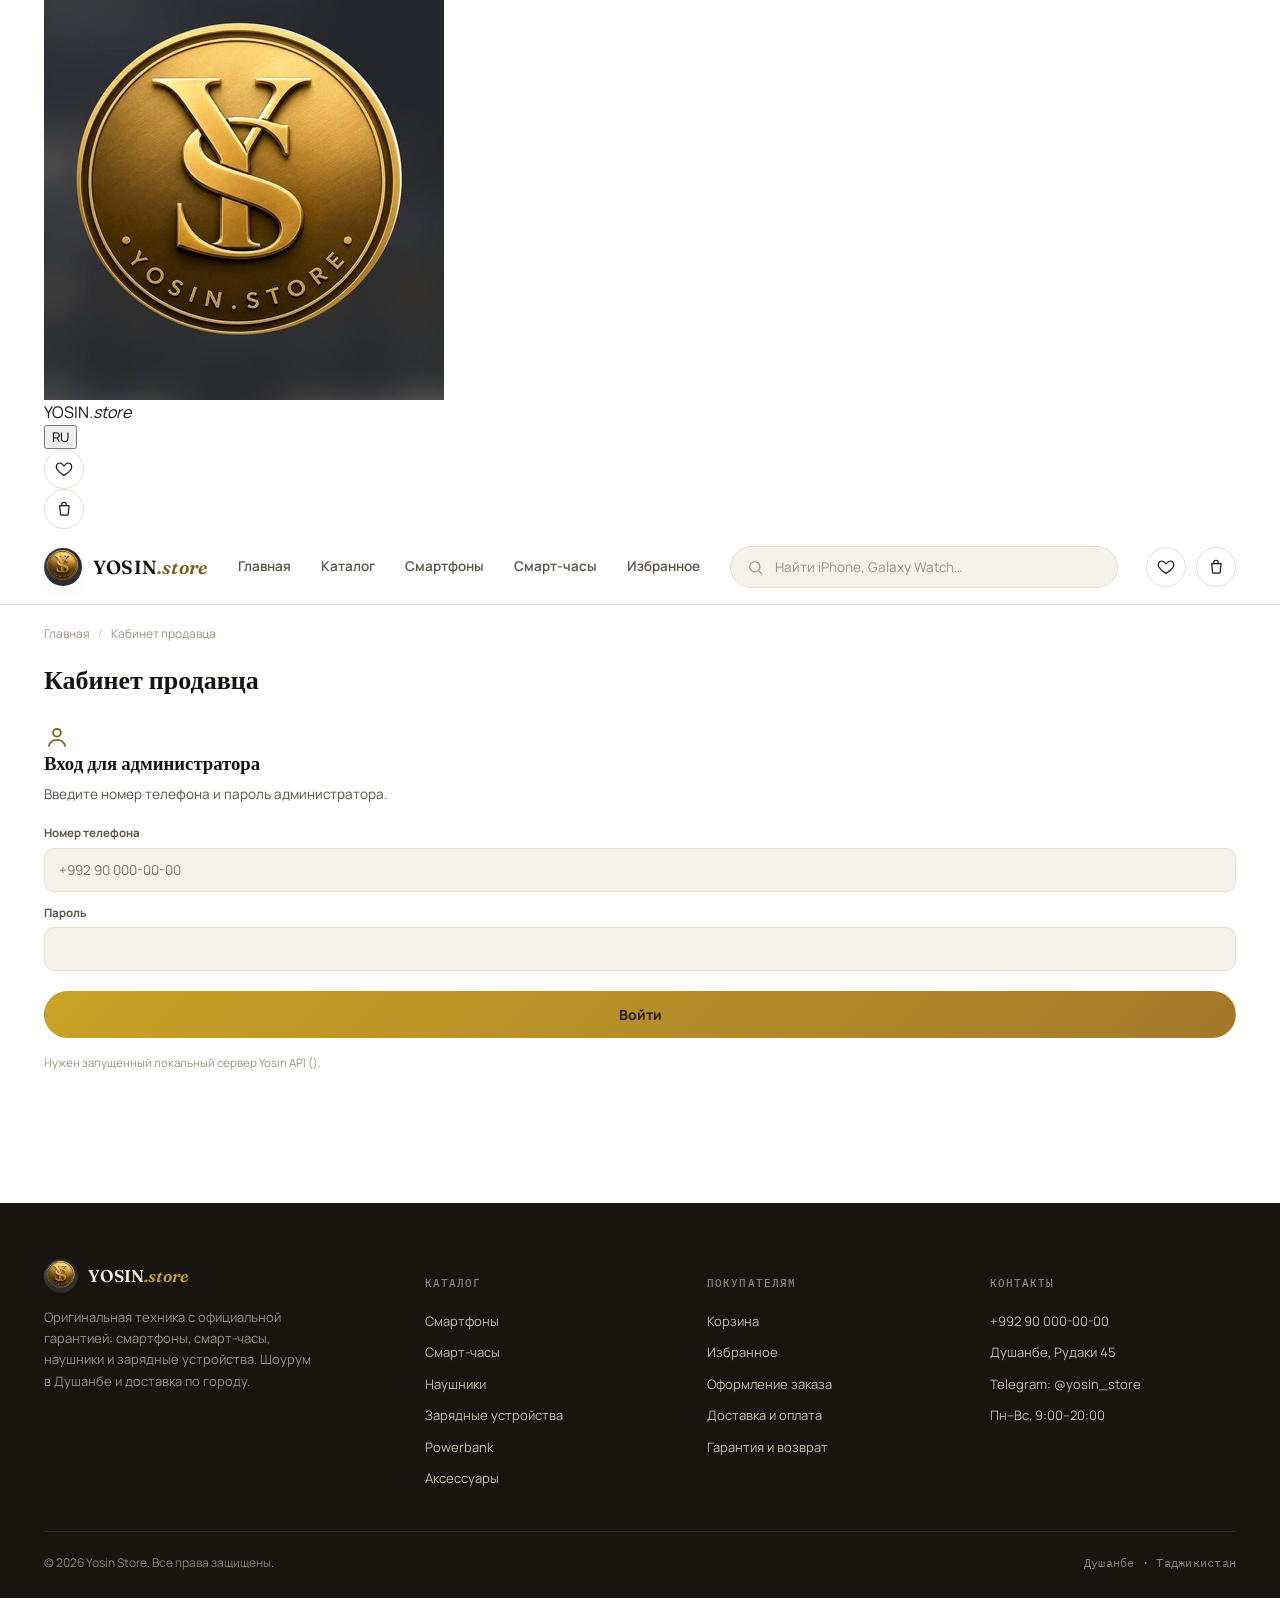
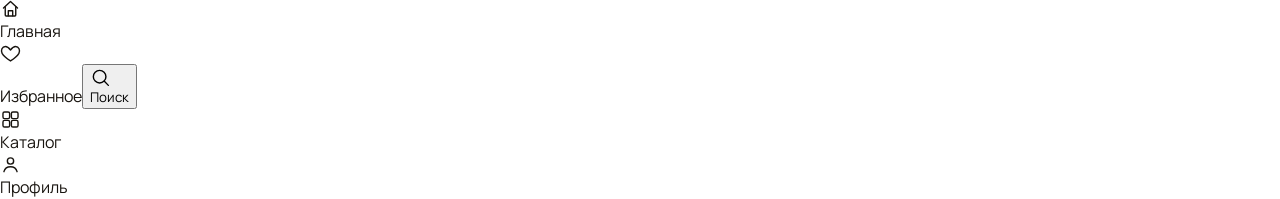
==== admin.html @ 32105c1f "V444" ====
<!doctype html>
<html lang="ru">
<head>
<meta charset="UTF-8">
<meta name="viewport" content="width=device-width, initial-scale=1.0">
<title>Кабинет продавца — Yosin Store</title>
<meta name="robots" content="noindex, nofollow">
<link rel="icon" href="assets/logo.jpg">
<link rel="stylesheet" href="assets/style.css">
</head>
<body data-page="admin">

<header class="site-header">
  <div class="container header-inner">
    <a href="index.html" class="brand">
      <img src="assets/logo.jpg" alt="Yosin Store">
      <span class="wordmark">YOSIN<em>.store</em></span>
    </a>
    <nav class="main-nav">
      <a href="index.html" data-nav="index.html" data-i18n="nav.home">Главная</a>
      <a href="catalog.html" data-nav="catalog.html" data-i18n="nav.catalog">Каталог</a>
      <a href="catalog.html?category=phones" data-i18n="nav.phones">Смартфоны</a>
      <a href="catalog.html?category=watches" data-i18n="nav.watches">Смарт-часы</a>
      <a href="favorites.html" data-nav="favorites.html" data-i18n="nav.favorites">Избранное</a>
    </nav>
    <form class="header-search" data-search-form>
      <span data-icon="search" data-size="17"></span>
      <input type="search" name="q" placeholder="Найти iPhone, Galaxy Watch…" data-i18n-placeholder="header.searchDesktop">
    </form>
    <div class="header-actions">
      <button class="nav-toggle" data-nav-toggle aria-label="Меню"></button>
      <a class="icon-btn" href="favorites.html" aria-label="Избранное">
        <span data-icon="heart" data-size="18"></span>
        <span class="count" data-fav-count style="display:none;">0</span>
      </a>
      <a class="icon-btn" href="cart.html" aria-label="Корзина">
        <span data-icon="cart" data-size="18"></span>
        <span class="count" data-cart-count style="display:none;">0</span>
      </a>
    </div>
  </div>
  <div class="container mobile-search">
    <form class="header-search" data-search-form>
      <span data-icon="search" data-size="17"></span>
      <input type="search" name="q" placeholder="Найти товар…" data-i18n-placeholder="header.searchMobile">
    </form>
  </div>
</header>

<main class="container" style="padding-bottom:60px;">
  <div class="breadcrumb"><a href="index.html">Главная</a><span class="sep">/</span><span>Кабинет продавца</span></div>
  <h1 style="font-size:26px;margin:18px 0 24px;">Кабинет продавца</h1>

  <section id="adminLoginView" class="admin-login-card">
    <span data-icon="user" data-size="26" style="color:var(--gold-deep);margin-bottom:10px;"></span>
    <h3 style="margin-bottom:6px;">Вход для администратора</h3>
    <p style="color:var(--ink-soft);font-size:13.5px;margin:0 0 20px;">Введите номер телефона и пароль администратора.</p>
    <form id="loginForm">
      <div class="field" style="margin-bottom:12px;">
        <label>Номер телефона</label>
        <input type="text" name="phone" placeholder="+992 90 000-00-00" required autocomplete="username">
      </div>
      <div class="field" style="margin-bottom:6px;">
        <label>Пароль</label>
        <input type="password" name="password" required autocomplete="current-password">
      </div>
      <p id="loginError" class="admin-error" hidden></p>
      <button type="submit" class="btn btn-gold btn-block" style="margin-top:14px;">Войти</button>
    </form>
    <p style="font-size:11.5px;color:var(--ink-faint);margin-top:16px;">
      Нужен запущенный локальный сервер Yosin API (<span class="mono" id="apiBaseLabel"></span>).
    </p>
  </section>

  <section id="adminDashboardView" hidden>
    <div class="admin-toolbar">
      <div>
        <div id="adminGreeting" style="font-weight:700;"></div>
        <div id="adminStats" class="admin-stats"></div>
      </div>
      <div style="display:flex;gap:10px;">
        <button type="button" class="btn btn-gold" id="addProductBtn">+ Добавить товар</button>
        <button type="button" class="btn btn-ghost" id="logoutBtn">Выйти</button>
      </div>
    </div>

    <p id="adminLoadError" class="admin-error" hidden></p>

    <div id="productsTable" class="admin-table"></div>
  </section>
</main>

<div class="admin-modal" id="productModal" hidden>
  <div class="admin-modal-card">
    <div class="admin-modal-head">
      <h3 id="productModalTitle">Добавить товар</h3>
      <button type="button" class="admin-modal-close" id="closeProductModal" aria-label="Закрыть">&times;</button>
    </div>
    <form id="productForm">
      <input type="hidden" name="id">
      <div class="field" style="margin-bottom:12px;">
        <label>Название</label>
        <input name="name" required>
      </div>
      <div class="field" style="margin-bottom:12px;">
        <label>Slug (латиницей, без пробелов)</label>
        <input name="slug" required>
      </div>
      <div class="field" style="margin-bottom:12px;">
        <label>Описание</label>
        <textarea name="description" rows="3"></textarea>
      </div>
      <div class="form-grid" style="margin-bottom:12px;">
        <div class="field"><label>Цена, смн</label><input type="number" name="price" required min="0" step="0.01"></div>
        <div class="field"><label>Старая цена (если скидка)</label><input type="number" name="oldPrice" min="0" step="0.01"></div>
        <div class="field"><label>Себестоимость</label><input type="number" name="costPrice" min="0" step="0.01" value="0"></div>
        <div class="field"><label>Остаток, шт</label><input type="number" name="stock" required min="0" value="0"></div>
      </div>
      <div class="field" style="margin-bottom:12px;">
        <label>Ссылка на фото</label>
        <input name="mainImageUrl" placeholder="https://...">
      </div>
      <div class="form-grid" style="margin-bottom:6px;">
        <div class="field"><label>Категория</label><select name="categoryId" id="categorySelect" required></select></div>
        <div class="field"><label>Бренд</label><select name="brandId" id="brandSelect"><option value="">—</option></select></div>
      </div>
      <p id="productFormError" class="admin-error" hidden></p>
      <div style="display:flex;gap:10px;margin-top:16px;">
        <button type="button" class="btn btn-ghost btn-block" id="cancelProductBtn">Отмена</button>
        <button type="submit" class="btn btn-gold btn-block" id="saveProductBtn">Сохранить</button>
      </div>
    </form>
  </div>
</div>

<footer class="site-footer">
  <div class="container">
    <div class="footer-grid">
      <div>
        <div class="footer-brand">
          <img src="assets/logo.jpg" alt="Yosin Store">
          <span class="wordmark">YOSIN<em>.store</em></span>
        </div>
        <p data-i18n="footer.description">Оригинальная техника с официальной гарантией: смартфоны, смарт-часы, наушники и зарядные устройства. Шоурум в Душанбе и доставка по городу.</p>
      </div>
      <div class="footer-col">
        <h5 data-i18n="footer.catalogTitle">Каталог</h5>
        <a href="catalog.html?category=phones" data-i18n="nav.phones">Смартфоны</a>
        <a href="catalog.html?category=watches" data-i18n="nav.watches">Смарт-часы</a>
        <a href="catalog.html?category=headphones" data-i18n="footer.headphones">Наушники</a>
        <a href="catalog.html?category=chargers" data-i18n="footer.chargers">Зарядные устройства</a>
        <a href="catalog.html?category=powerbanks" data-i18n="footer.powerbanks">Powerbank</a>
        <a href="catalog.html?category=accessories" data-i18n="footer.accessories">Аксессуары</a>
      </div>
      <div class="footer-col">
        <h5 data-i18n="footer.customersTitle">Покупателям</h5>
        <a href="cart.html" data-i18n="footer.cart">Корзина</a>
        <a href="favorites.html" data-i18n="nav.favorites">Избранное</a>
        <a href="checkout.html" data-i18n="footer.checkout">Оформление заказа</a>
        <a href="#" data-i18n="footer.delivery">Доставка и оплата</a>
        <a href="#" data-i18n="footer.warranty">Гарантия и возврат</a>
      </div>
      <div class="footer-col">
        <h5 data-i18n="footer.contactsTitle">Контакты</h5>
        <a href="tel:+992900000000">+992 90 000-00-00</a>
        <a href="#">Душанбе, Рудаки 45</a>
        <a href="#">Telegram: @yosin_store</a>
        <a href="#" data-i18n="footer.hours">Пн–Вс, 9:00–20:00</a>
      </div>
    </div>
    <div class="footer-bottom">
      <span data-i18n="footer.copyright">© 2026 Yosin Store. Все права защищены.</span>
      <span class="mono" data-i18n="footer.tagline">Душанбе · Таджикистан</span>
    </div>
  </div>
</footer>

<script src="data/products.js"></script>
<script src="assets/script.js"></script>
<script src="assets/admin.js"></script>
</body>
</html>
---- assets/style.css ----
/* ==========================================================================
   YOSIN STORE — shared design system
   Ink + warm gold on ivory/white. Fraunces (display) / Manrope (UI) / IBM Plex Mono (data)
   ========================================================================== */

@import url('https://fonts.googleapis.com/css2?family=Fraunces:opsz,wght@9..144,400;9..144,500;9..144,600;9..144,700&family=Manrope:wght@400;500;600;700;800&family=IBM+Plex+Mono:wght@400;500&display=swap');

:root{
  --bg:#FFFFFF;
  --tint:#F5F2EA;
  --paper:#FFFFFF;
  --ink:#18140F;
  --ink-soft:#5B5346;
  --ink-faint:#9A917E;
  --gold:#A3792A;
  --gold-bright:#C9A227;
  --gold-deep:#7C5B1E;
  --gold-pale:#F1E6C9;
  --line:#E7DFCC;
  --success:#3F7D58;
  --success-bg:#E7F1EA;
  --danger:#B54B3F;
  --danger-bg:#FBEAE6;
  --shadow-sm: 0 8px 20px -12px rgba(24,20,15,0.25);
  --shadow-md: 0 20px 44px -20px rgba(24,20,15,0.30);
  --shadow-lg: 0 36px 72px -30px rgba(24,20,15,0.38);
  --radius-sm: 10px;
  --radius-md: 16px;
  --radius-lg: 24px;
  --header-h: 76px;
}

/* Site always uses the light gold/white palette, regardless of the visitor's
   OS/browser dark-mode setting — Yosin Store's brand look stays consistent. */

*,*::before,*::after{box-sizing:border-box;}
html{scroll-behavior:smooth;}
body{
  margin:0;
  background:var(--bg);
  color:var(--ink);
  font-family:'Manrope',system-ui,-apple-system,sans-serif;
  -webkit-font-smoothing:antialiased;
  line-height:1.5;
}
img{max-width:100%;display:block;}
a{color:inherit;text-decoration:none;}
button{font-family:inherit;cursor:pointer;}
input,select,textarea{font-family:inherit;}
::selection{background:var(--gold-pale);color:var(--gold-deep);}
:focus-visible{outline:2px solid var(--gold);outline-offset:2px;}

.container{max-width:1240px;margin:0 auto;padding:0 24px;}

h1,h2,h3,h4{font-family:'Fraunces',serif;font-weight:600;margin:0;text-wrap:balance;}
em.accent{font-style:italic;color:var(--gold-deep);}

.eyebrow{
  font-family:'IBM Plex Mono',monospace;
  font-size:11px;letter-spacing:.12em;text-transform:uppercase;
  color:var(--gold-deep);
}
.mono{font-family:'IBM Plex Mono',monospace;}
.icon-wrap{display:block;height:auto;}

/* ---------------- Header ---------------- */
.site-header{
  position:sticky;top:0;z-index:100;
  background:rgba(255,255,255,.86);
  backdrop-filter:blur(14px) saturate(140%);
  border-bottom:1px solid var(--line);
  height:var(--header-h);
}
.header-inner{
  height:var(--header-h);
  display:flex;align-items:center;gap:28px;
}
.brand{display:flex;align-items:center;gap:11px;flex-shrink:0;}
.brand img{width:38px;height:38px;border-radius:50%;box-shadow:var(--shadow-sm);}
.brand .wordmark{font-family:'Fraunces',serif;font-weight:600;font-size:19px;letter-spacing:.01em;}
.brand .wordmark em{font-style:italic;color:var(--gold-deep);}

.main-nav{display:flex;align-items:center;gap:26px;flex-shrink:0;}
.main-nav a{
  font-size:13.5px;font-weight:600;color:var(--ink-soft);
  padding:6px 2px;border-bottom:2px solid transparent;
  transition:color .15s;
}
.main-nav a:hover, .main-nav a.active{color:var(--ink);border-color:var(--gold);}

.header-search{
  flex:1;max-width:420px;
  display:flex;align-items:center;gap:9px;
  background:var(--tint);border:1px solid var(--line);
  border-radius:100px;padding:10px 16px;
}
.header-search input{
  border:none;background:none;outline:none;width:100%;
  font-size:13.5px;color:var(--ink);
}
.header-search input::placeholder{color:var(--ink-faint);}
.header-search svg{flex-shrink:0;color:var(--ink-faint);}

.header-actions{display:flex;align-items:center;gap:10px;margin-left:auto;flex-shrink:0;}
.icon-btn{
  position:relative;
  width:40px;height:40px;border-radius:50%;
  display:flex;align-items:center;justify-content:center;
  background:var(--paper);border:1px solid var(--line);
  color:var(--ink);flex-shrink:0;
  transition:border-color .15s, transform .12s;
}
.icon-btn:hover{border-color:var(--gold);}
.icon-btn:active{transform:scale(.94);}
.icon-btn .count{
  position:absolute;top:-4px;right:-4px;
  min-width:17px;height:17px;padding:0 4px;
  border-radius:100px;background:var(--gold);color:#fff;
  font-size:9.5px;font-weight:700;line-height:17px;text-align:center;
}
.nav-toggle{display:none;}

/* ---------------- Buttons ---------------- */
.btn{
  display:inline-flex;align-items:center;justify-content:center;gap:8px;
  border-radius:100px;padding:13px 24px;font-weight:700;font-size:14px;
  border:1px solid transparent;transition:transform .12s, box-shadow .15s, opacity .15s;
  white-space:nowrap;
}
.btn:active{transform:scale(.97);}
.btn-primary{background:var(--ink);color:var(--paper);}
.btn-primary:hover{box-shadow:var(--shadow-sm);}
.btn-gold{background:linear-gradient(135deg,var(--gold-bright),var(--gold));color:#221B0E;}
.btn-gold:hover{box-shadow:0 12px 28px -10px rgba(163,121,42,.55);}
.btn-ghost{background:var(--paper);border-color:var(--line);color:var(--ink);}
.btn-ghost:hover{border-color:var(--gold);}
.btn-block{width:100%;}
.btn-sm{padding:9px 16px;font-size:12.5px;}
.btn:disabled{opacity:.45;cursor:not-allowed;}

/* ---------------- Hero ---------------- */
.hero{
  padding:56px 0 64px;
  display:grid;grid-template-columns:1.05fr .95fr;gap:48px;align-items:center;
}
.hero-copy .eyebrow{margin-bottom:14px;display:inline-block;}
.hero-copy h1{font-size:clamp(32px,4vw,50px);line-height:1.06;letter-spacing:-.01em;margin-bottom:18px;}
.hero-copy p{font-size:16px;color:var(--ink-soft);max-width:46ch;margin:0 0 26px;line-height:1.65;}
.hero-actions{display:flex;gap:12px;flex-wrap:wrap;}
.hero-trust{display:flex;gap:22px;margin-top:32px;flex-wrap:wrap;}
.hero-trust .item{display:flex;align-items:center;gap:8px;font-size:12.5px;font-weight:600;color:var(--ink-soft);}
.hero-trust svg{color:var(--gold-deep);flex-shrink:0;}

.hero-art{
  position:relative;aspect-ratio:1.15/1;border-radius:var(--radius-lg);
  background:linear-gradient(150deg,var(--ink) 0%, #2b2418 100%);
  display:flex;align-items:center;justify-content:center;overflow:hidden;
  box-shadow:var(--shadow-lg);
}
.hero-art::before{
  content:'';position:absolute;width:340px;height:340px;border-radius:50%;
  background:radial-gradient(circle,var(--gold-bright) 0%, transparent 68%);
  opacity:.28;top:-90px;right:-90px;
}
.hero-art .icon-wrap{color:var(--gold-bright);width:44%;position:relative;z-index:2;}
.hero-badge{
  position:absolute;left:24px;bottom:24px;z-index:3;
  background:rgba(255,255,255,.08);backdrop-filter:blur(6px);
  border:1px solid rgba(255,255,255,.18);border-radius:14px;
  padding:12px 16px;color:#F3EEE3;
}
.hero-badge .l1{font-family:'IBM Plex Mono',monospace;font-size:9.5px;letter-spacing:.1em;text-transform:uppercase;color:var(--gold-bright);}
.hero-badge .l2{font-family:'Fraunces',serif;font-weight:600;font-size:16px;margin-top:3px;}

/* ---------------- Section header ---------------- */
.section{padding:52px 0;}
.section-head{
  display:flex;justify-content:space-between;align-items:flex-end;
  margin-bottom:28px;gap:20px;flex-wrap:wrap;
}
.section-head h2{font-size:clamp(22px,2.4vw,30px);}
.section-head .eyebrow{display:block;margin-bottom:8px;}
.section-link{font-size:13px;font-weight:700;color:var(--gold-deep);display:flex;align-items:center;gap:5px;flex-shrink:0;}

/* ---------------- Category grid ---------------- */
.cat-grid{
  display:grid;grid-template-columns:repeat(6,1fr);gap:16px;
}
@media (max-width:900px){.cat-grid{grid-template-columns:repeat(3,1fr);}}
@media (max-width:520px){.cat-grid{grid-template-columns:repeat(2,1fr);}}
.cat-card{
  background:var(--paper);border:1px solid var(--line);border-radius:var(--radius-md);
  padding:22px 16px;display:flex;flex-direction:column;align-items:center;gap:12px;
  text-align:center;transition:border-color .15s, transform .15s, box-shadow .15s;
}
.cat-card:hover{border-color:var(--gold);transform:translateY(-3px);box-shadow:var(--shadow-sm);}
.cat-card .ic{
  width:52px;height:52px;border-radius:50%;background:var(--gold-pale);
  display:flex;align-items:center;justify-content:center;color:var(--gold-deep);
}
.cat-card span{font-size:12.5px;font-weight:700;}

/* ---------------- Promo banner ---------------- */
.promo-banner{
  border-radius:var(--radius-lg);
  background:linear-gradient(120deg,var(--ink) 0%, #2b2418 100%);
  color:#F3EEE3;padding:40px 44px;
  display:flex;justify-content:space-between;align-items:center;gap:24px;
  position:relative;overflow:hidden;flex-wrap:wrap;
}
.promo-banner::after{
  content:'';position:absolute;right:-60px;top:-60px;width:220px;height:220px;
  background:radial-gradient(circle,var(--gold-bright)0%,transparent 70%);opacity:.3;
}
.promo-banner .txt{position:relative;z-index:2;max-width:440px;}
.promo-banner .eyebrow{color:var(--gold-bright);margin-bottom:8px;display:block;}
.promo-banner h3{font-size:26px;color:#F3EEE3;margin-bottom:8px;}
.promo-banner p{margin:0 0 18px;color:#C8BFA9;font-size:14px;}
.promo-banner .icon-wrap{position:relative;z-index:2;color:var(--gold-bright);width:120px;flex-shrink:0;opacity:.85;}

/* ---------------- Product card ---------------- */
.product-grid{display:grid;grid-template-columns:repeat(4,1fr);gap:22px;}
@media (max-width:1000px){.product-grid{grid-template-columns:repeat(3,1fr);}}
@media (max-width:720px){.product-grid{grid-template-columns:repeat(2,1fr);}}
@media (max-width:460px){.product-grid{grid-template-columns:1fr;}}

.product-card{
  background:var(--paper);border:1px solid var(--line);border-radius:var(--radius-md);
  overflow:hidden;display:flex;flex-direction:column;
  transition:border-color .15s, box-shadow .15s, transform .15s;
}
.product-card:hover{border-color:var(--gold);box-shadow:var(--shadow-md);transform:translateY(-3px);}
.product-thumb{
  aspect-ratio:1/1;background:var(--tint);position:relative;
  display:flex;align-items:center;justify-content:center;
}
.product-thumb .icon-wrap{width:42%;color:var(--ink-faint);opacity:.75;}
.product-thumb .badge{
  position:absolute;top:10px;left:10px;
  background:var(--danger);color:#fff;font-size:9.5px;font-weight:700;
  padding:4px 9px;border-radius:6px;letter-spacing:.02em;
}
.product-thumb .badge.hit{background:var(--gold);}
.product-thumb .badge.new{background:var(--ink);}
.fav-toggle{
  position:absolute;top:8px;right:8px;width:30px;height:30px;border-radius:50%;
  background:rgba(255,255,255,.9);border:1px solid var(--line);
  display:flex;align-items:center;justify-content:center;color:var(--ink-faint);
  transition:color .15s, transform .12s;
}
.fav-toggle:hover{transform:scale(1.08);}
.fav-toggle.on{color:var(--gold);}
.fav-toggle.on svg{fill:var(--gold);}

.product-info{padding:14px 15px 16px;display:flex;flex-direction:column;gap:6px;flex:1;}
.product-info .brand{font-size:10px;font-weight:700;color:var(--gold-deep);letter-spacing:.03em;text-transform:uppercase;}
.product-info .name{font-family:'Fraunces',serif;font-weight:600;font-size:14.5px;line-height:1.25;}
.product-info .rating{display:flex;align-items:center;gap:5px;font-size:10.5px;color:var(--ink-faint);}
.product-info .rating .stars{color:var(--gold);letter-spacing:1px;font-size:10px;}
.price-row{display:flex;align-items:baseline;gap:7px;margin-top:auto;padding-top:4px;}
.price{font-family:'Fraunces',serif;font-weight:600;font-size:16px;}
.old-price{font-size:11px;color:var(--ink-faint);text-decoration:line-through;}
.add-row{display:flex;gap:8px;margin-top:10px;}
.add-row .btn{flex:1;padding:9px 12px;font-size:12px;}

/* ---------------- Filters bar (catalog) ---------------- */
.catalog-layout{display:grid;grid-template-columns:250px 1fr;gap:36px;align-items:start;padding:36px 0 80px;}
@media (max-width:880px){.catalog-layout{grid-template-columns:1fr;}}

.filters{
  background:var(--paper);border:1px solid var(--line);border-radius:var(--radius-md);
  padding:22px;position:sticky;top:calc(var(--header-h) + 20px);
}
.filters h4{font-size:12px;text-transform:uppercase;letter-spacing:.06em;color:var(--ink-faint);margin-bottom:12px;font-family:'IBM Plex Mono',monospace;font-weight:500;}
.filter-group{padding:16px 0;border-top:1px solid var(--line);}
.filter-group:first-child{border-top:none;padding-top:0;}
.filter-option{display:flex;align-items:center;gap:9px;padding:6px 0;font-size:13px;font-weight:600;color:var(--ink-soft);cursor:pointer;}
.filter-option input{accent-color:var(--gold);width:15px;height:15px;}
.filter-option:hover{color:var(--ink);}
.price-inputs{display:flex;gap:8px;align-items:center;}
.price-inputs input{
  width:100%;border:1px solid var(--line);border-radius:8px;padding:8px 10px;
  font-size:12.5px;background:var(--tint);color:var(--ink);
}

.catalog-toolbar{display:flex;justify-content:space-between;align-items:center;margin-bottom:22px;gap:16px;flex-wrap:wrap;}
.results-count{font-size:13px;color:var(--ink-soft);}
.results-count b{color:var(--ink);}
.sort-select{
  border:1px solid var(--line);border-radius:100px;padding:9px 16px;
  font-size:12.5px;font-weight:600;background:var(--paper);color:var(--ink);
}
.chip-row{display:flex;gap:8px;flex-wrap:wrap;}
.chip{
  font-size:12px;font-weight:700;padding:7px 15px;border-radius:100px;
  border:1px solid var(--line);color:var(--ink-soft);background:var(--paper);
  transition:all .15s;
}
.chip.active{background:var(--ink);color:var(--paper);border-color:var(--ink);}
.chip:hover:not(.active){border-color:var(--gold);}

.empty-state{
  text-align:center;padding:60px 20px;color:var(--ink-faint);
  display:flex;flex-direction:column;align-items:center;gap:14px;
}
.empty-state .icon-wrap{width:64px;color:var(--ink-faint);opacity:.6;}
.empty-state h3{color:var(--ink);font-size:18px;}

/* ---------------- Product detail ---------------- */
.pd-layout{display:grid;grid-template-columns:1fr 1fr;gap:56px;padding:40px 0 80px;align-items:start;}
@media (max-width:860px){.pd-layout{grid-template-columns:1fr;gap:28px;}}

.pd-gallery{position:sticky;top:calc(var(--header-h) + 20px);}
@media (max-width:860px){.pd-gallery{position:static;}}
.pd-main-img{
  aspect-ratio:1.15/1;background:var(--paper);border:1px solid var(--line);border-radius:var(--radius-lg);
  display:flex;align-items:center;justify-content:center;margin-bottom:14px;
}
.pd-main-img .icon-wrap{width:34%;color:var(--ink-faint);opacity:.7;}
.pd-thumbs{display:flex;gap:10px;}
.pd-thumbs .t{
  width:64px;height:64px;border-radius:12px;background:var(--paper);border:1.5px solid var(--line);
  display:flex;align-items:center;justify-content:center;color:var(--ink-faint);
}
.pd-thumbs .t.active{border-color:var(--gold);}
.pd-thumbs .t svg{width:22px;height:22px;}

.pd-brand{font-size:11px;font-weight:700;color:var(--gold-deep);letter-spacing:.05em;text-transform:uppercase;}
.pd-title{font-size:clamp(24px,3vw,32px);margin:6px 0 10px;}
.pd-rating{display:flex;align-items:center;gap:9px;font-size:12.5px;color:var(--ink-soft);margin-bottom:18px;}
.pd-rating .stars{color:var(--gold);letter-spacing:2px;}
.pd-price-row{display:flex;align-items:baseline;gap:12px;margin-bottom:20px;}
.pd-price-row .price{font-size:30px;}
.pd-price-row .old-price{font-size:15px;}
.pd-desc{color:var(--ink-soft);font-size:14.5px;line-height:1.7;margin-bottom:22px;max-width:52ch;}

.pd-option-label{font-size:12px;font-weight:700;margin-bottom:9px;display:block;}
.color-swatches{display:flex;gap:10px;margin-bottom:22px;}
.color-swatches .c{
  width:30px;height:30px;border-radius:50%;border:2px solid var(--paper);box-shadow:0 0 0 1.5px var(--line);
  cursor:pointer;
}
.color-swatches .c.sel{box-shadow:0 0 0 2px var(--gold);}

.qty-row{display:flex;align-items:center;gap:18px;margin-bottom:24px;}
.stepper{display:flex;align-items:center;gap:14px;border:1px solid var(--line);border-radius:100px;padding:8px 16px;}
.stepper button{width:22px;height:22px;border-radius:50%;border:1px solid var(--line);background:var(--paper);display:flex;align-items:center;justify-content:center;font-size:14px;color:var(--ink-soft);}
.stepper button:hover{border-color:var(--gold);color:var(--ink);}
.stepper .qty{font-family:'IBM Plex Mono',monospace;font-weight:600;min-width:16px;text-align:center;}

.pd-actions{display:flex;gap:12px;margin-bottom:28px;}
.pd-actions .btn-gold{flex:1;}

.specs-table{border:1px solid var(--line);border-radius:var(--radius-md);overflow:hidden;margin-bottom:20px;}
.specs-table .r{display:flex;justify-content:space-between;padding:12px 16px;font-size:13px;border-bottom:1px solid var(--line);}
.specs-table .r:last-child{border-bottom:none;}
.specs-table .r:nth-child(even){background:var(--tint);}
.specs-table .k{color:var(--ink-faint);}
.specs-table .v{font-family:'IBM Plex Mono',monospace;font-weight:500;}

.trust-strip{display:flex;gap:20px;flex-wrap:wrap;padding-top:18px;border-top:1px dashed var(--line);}
.trust-strip .item{display:flex;align-items:center;gap:8px;font-size:12px;font-weight:600;color:var(--ink-soft);}
.trust-strip svg{color:var(--gold-deep);flex-shrink:0;}

/* ---------------- Cart ---------------- */
.cart-layout{display:grid;grid-template-columns:1fr 360px;gap:40px;padding:36px 0 90px;align-items:start;}
@media (max-width:900px){.cart-layout{grid-template-columns:1fr;}}

.cart-item{
  display:grid;grid-template-columns:80px 1fr auto auto;gap:18px;align-items:center;
  padding:18px 0;border-bottom:1px solid var(--line);
}
@media (max-width:560px){.cart-item{grid-template-columns:64px 1fr;grid-template-rows:auto auto;}
  .cart-item .cart-price{grid-column:2;justify-self:start;}
  .cart-item .stepper{grid-column:2;}
}
.cart-item .thumb{
  width:80px;height:80px;border-radius:12px;background:var(--paper);border:1px solid var(--line);
  display:flex;align-items:center;justify-content:center;color:var(--ink-faint);
}
.cart-item .thumb svg{width:34px;height:34px;}
.cart-item .meta .name{font-family:'Fraunces',serif;font-weight:600;font-size:15px;}
.cart-item .meta .spec{font-size:11.5px;color:var(--ink-faint);margin-top:3px;}
.cart-item .meta .remove{font-size:11.5px;color:var(--danger);font-weight:700;margin-top:8px;display:inline-block;}
.cart-price{font-family:'Fraunces',serif;font-weight:600;font-size:15px;white-space:nowrap;}

.summary-card{
  background:var(--paper);border:1px solid var(--line);border-radius:var(--radius-lg);
  padding:26px;position:sticky;top:calc(var(--header-h) + 20px);
}
.summary-card h3{font-size:17px;margin-bottom:18px;}
.promo-row{display:flex;gap:8px;margin-bottom:18px;}
.promo-row input{
  flex:1;border:1px solid var(--line);border-radius:100px;padding:11px 16px;
  font-size:12.5px;background:var(--tint);color:var(--ink);
}
.kv-row{display:flex;justify-content:space-between;font-size:13.5px;padding:8px 0;color:var(--ink-soft);}
.kv-row .val{font-family:'IBM Plex Mono',monospace;}
.kv-row.discount .val{color:var(--success);}
.kv-row.total{
  border-top:1px solid var(--line);margin-top:6px;padding-top:14px;
  font-weight:800;font-size:16px;color:var(--ink);
}
.promo-note{font-size:11px;color:var(--ink-faint);margin:-10px 0 16px;}
.promo-note.ok{color:var(--success);}

/* ---------------- Checkout ---------------- */
.checkout-layout{display:grid;grid-template-columns:1fr 360px;gap:40px;padding:36px 0 90px;align-items:start;}
@media (max-width:900px){.checkout-layout{grid-template-columns:1fr;}}
.form-section{background:var(--paper);border:1px solid var(--line);border-radius:var(--radius-lg);padding:26px;margin-bottom:22px;}
.form-section h3{font-size:16px;margin-bottom:16px;}
.form-grid{display:grid;grid-template-columns:1fr 1fr;gap:14px;}
@media (max-width:520px){.form-grid{grid-template-columns:1fr;}}
.field{display:flex;flex-direction:column;gap:6px;}
.field.full{grid-column:1/-1;}
.field label{font-size:11.5px;font-weight:700;color:var(--ink-soft);}
.field input,.field textarea{
  border:1px solid var(--line);border-radius:10px;padding:12px 14px;
  font-size:13.5px;background:var(--tint);color:var(--ink);
}
.field input:focus,.field textarea:focus{border-color:var(--gold);outline:none;}
.field .err{font-size:11px;color:var(--danger);display:none;}
.field.invalid input{border-color:var(--danger);}
.field.invalid .err{display:block;}

.radio-card{
  display:flex;align-items:center;gap:12px;border:1px solid var(--line);border-radius:12px;
  padding:14px 16px;margin-bottom:10px;transition:border-color .15s, background .15s;
}
.radio-card:last-child{margin-bottom:0;}
.radio-card.active{border-color:var(--gold);background:var(--gold-pale);}
.radio-dot{width:17px;height:17px;border-radius:50%;border:1.5px solid var(--line);flex-shrink:0;position:relative;}
.radio-card.active .radio-dot{border-color:var(--gold);}
.radio-card.active .radio-dot::after{content:'';position:absolute;inset:3px;border-radius:50%;background:var(--gold);}
.radio-card .t{font-size:13.5px;font-weight:700;}
.radio-card .s{font-size:11.5px;color:var(--ink-faint);margin-top:1px;}

.order-summary-item{display:flex;justify-content:space-between;font-size:12.5px;padding:6px 0;color:var(--ink-soft);}
.order-summary-item .val{font-family:'IBM Plex Mono',monospace;}

.success-view{
  max-width:520px;margin:0 auto;padding:70px 20px 100px;text-align:center;
  display:flex;flex-direction:column;align-items:center;gap:18px;
}
.success-badge{
  width:84px;height:84px;border-radius:50%;background:var(--success-bg);color:var(--success);
  display:flex;align-items:center;justify-content:center;
}
.success-view h1{font-size:26px;}
.success-view p{color:var(--ink-soft);font-size:14.5px;line-height:1.6;}
.order-number{
  font-family:'IBM Plex Mono',monospace;font-size:20px;font-weight:500;
  background:var(--gold-pale);color:var(--gold-deep);padding:10px 22px;border-radius:12px;letter-spacing:.03em;
}
.success-actions{display:flex;gap:12px;margin-top:8px;flex-wrap:wrap;justify-content:center;}

/* ---------------- Toast ---------------- */
.toast{
  position:fixed;bottom:26px;left:50%;transform:translateX(-50%) translateY(20px);
  background:var(--ink);color:var(--paper);padding:13px 22px;border-radius:100px;
  font-size:13px;font-weight:600;display:flex;align-items:center;gap:10px;
  box-shadow:var(--shadow-lg);opacity:0;pointer-events:none;transition:opacity .25s, transform .25s;
  z-index:1000;
}
.toast.show{opacity:1;transform:translateX(-50%) translateY(0);}
.toast svg{color:var(--gold-bright);flex-shrink:0;}

/* ---------------- Breadcrumb ---------------- */
.breadcrumb{display:flex;gap:8px;align-items:center;font-size:12px;color:var(--ink-faint);padding:20px 0 0;}
.breadcrumb a:hover{color:var(--gold-deep);}
.breadcrumb .sep{opacity:.5;}

/* ---------------- Footer ---------------- */
.site-footer{
  background:var(--ink);color:#C8BFA9;margin-top:60px;
  padding:56px 0 26px;
}
.footer-grid{display:grid;grid-template-columns:1.4fr 1fr 1fr 1fr;gap:36px;padding-bottom:36px;border-bottom:1px solid rgba(255,255,255,.1);}
@media (max-width:760px){.footer-grid{grid-template-columns:1fr 1fr;}}
@media (max-width:480px){.footer-grid{grid-template-columns:1fr;}}
.footer-brand{display:flex;align-items:center;gap:10px;margin-bottom:14px;}
.footer-brand img{width:34px;height:34px;border-radius:50%;}
.footer-brand .wordmark{font-family:'Fraunces',serif;font-weight:600;font-size:17px;color:#F3EEE3;}
.footer-brand .wordmark em{font-style:italic;color:var(--gold-bright);}
.site-footer p{font-size:13px;line-height:1.65;max-width:34ch;color:#9A917E;}
.footer-col h5{font-family:'IBM Plex Mono',monospace;font-size:10.5px;letter-spacing:.1em;text-transform:uppercase;color:#8B8272;margin-bottom:14px;font-weight:500;}
.footer-col a{display:block;font-size:13px;padding:6px 0;color:#C8BFA9;}
.footer-col a:hover{color:var(--gold-bright);}
.footer-bottom{display:flex;justify-content:space-between;align-items:center;padding-top:22px;font-size:12px;color:#8B8272;flex-wrap:wrap;gap:10px;}
.footer-bottom .mono{letter-spacing:.02em;}

/* ---------------- Mobile nav ---------------- */
@media (max-width:920px){
  .main-nav{
    position:fixed;top:var(--header-h);left:0;right:0;bottom:0;
    background:var(--paper);flex-direction:column;align-items:flex-start;
    padding:24px;gap:4px;transform:translateX(-100%);transition:transform .25s;
    z-index:99;overflow-y:auto;
  }
  .main-nav.open{transform:translateX(0);}
  .main-nav a{width:100%;padding:14px 4px;border-bottom:1px solid var(--line);font-size:15px;}
  .header-search{display:none;}
  .nav-toggle{
    display:flex;width:40px;height:40px;border-radius:50%;border:1px solid var(--line);
    align-items:center;justify-content:center;background:var(--paper);flex-shrink:0;
  }
  .header-inner{gap:12px;}
  .hero{grid-template-columns:1fr;padding:36px 0 44px;}
  .pd-actions{position:sticky;bottom:12px;background:var(--paper);padding:10px;border-radius:100px;box-shadow:var(--shadow-lg);}
}

.mobile-search{display:none;padding:14px 0;}
@media (max-width:920px){
  .mobile-search{display:block;}
  .mobile-search .header-search{display:flex;max-width:none;}
}
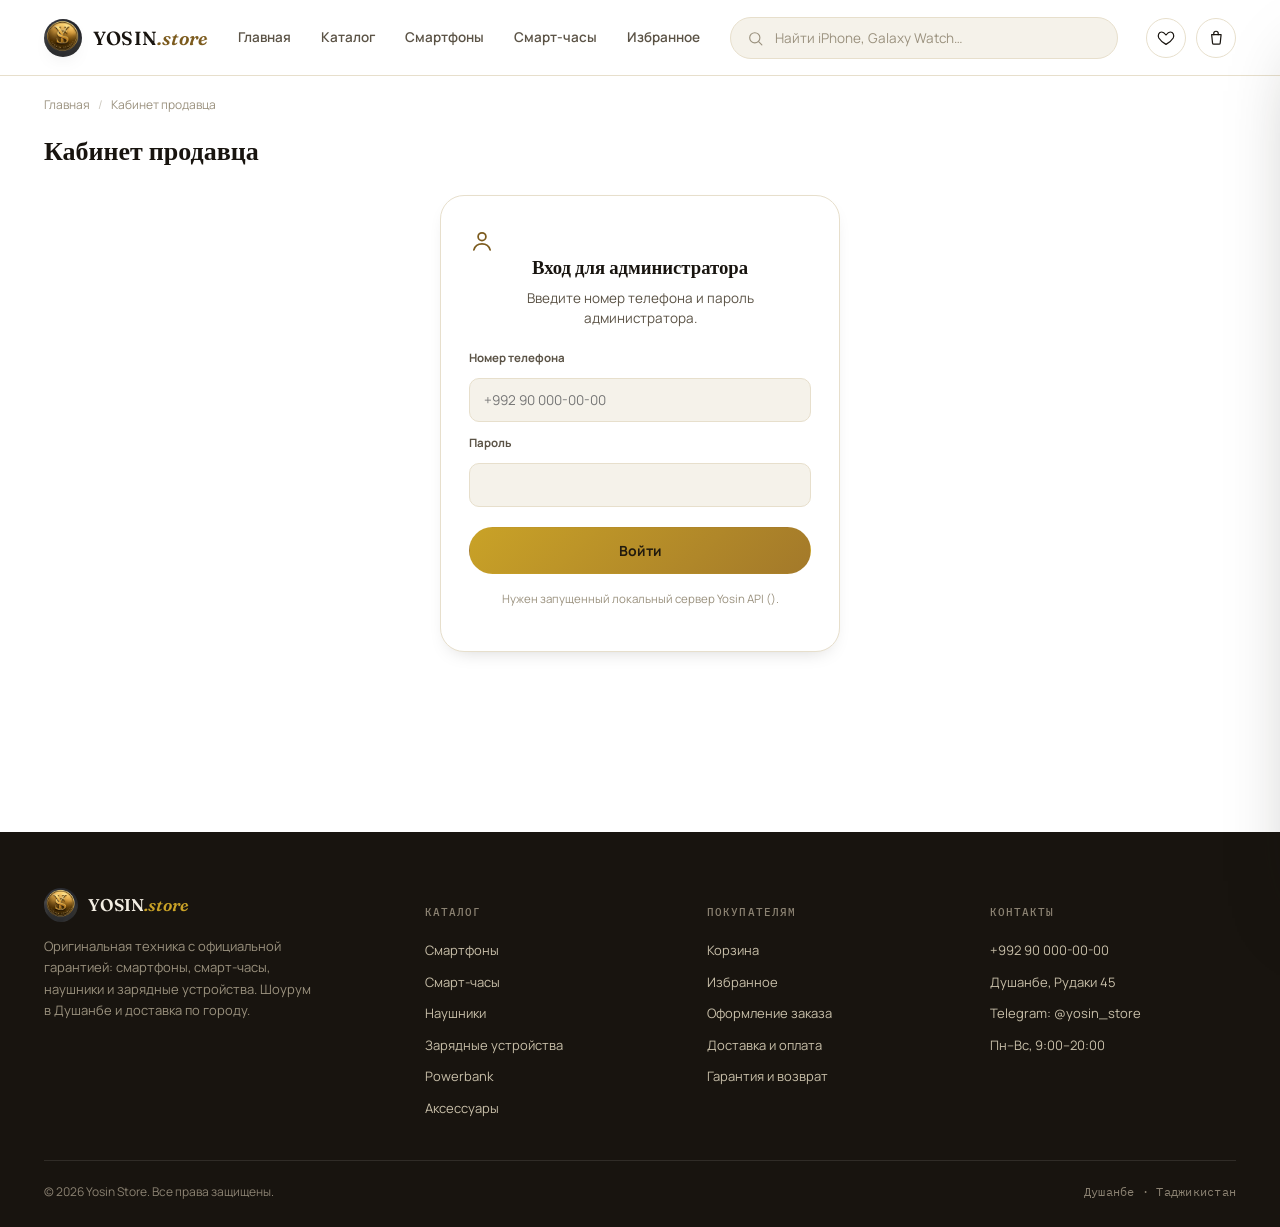
==== commit c1b413ce: "V133" ====
--- a/admin.html
+++ b/admin.html
@@ -6,9 +6,19 @@
 <title>Кабинет продавца — Yosin Store</title>
 <meta name="robots" content="noindex, nofollow">
 <link rel="icon" href="assets/logo.jpg">
+<link rel="preconnect" href="https://fonts.googleapis.com">
+<link rel="preconnect" href="https://fonts.gstatic.com" crossorigin>
+<link href="https://fonts.googleapis.com/css2?family=Fraunces:opsz,wght@9..144,400;9..144,500;9..144,600;9..144,700&family=Manrope:wght@400;500;600;700;800&family=IBM+Plex+Mono:wght@400;500&display=swap" rel="stylesheet">
 <link rel="stylesheet" href="assets/style.css">
 </head>
 <body data-page="admin">
+<div class="splash-screen" id="splashScreen">
+  <div class="splash-logo"><img src="assets/logo.jpg" alt="Yosin Store"></div>
+  <div class="splash-word">YOSIN<em>.store</em></div>
+  <div class="splash-bar"><span></span></div>
+  <div class="splash-text">Загрузка…</div>
+</div>
+
 
 <header class="site-header">
   <div class="container header-inner">
--- a/assets/style.css
+++ b/assets/style.css
@@ -3,7 +3,8 @@
    Ink + warm gold on ivory/white. Fraunces (display) / Manrope (UI) / IBM Plex Mono (data)
    ========================================================================== */
 
-@import url('https://fonts.googleapis.com/css2?family=Fraunces:opsz,wght@9..144,400;9..144,500;9..144,600;9..144,700&family=Manrope:wght@400;500;600;700;800&family=IBM+Plex+Mono:wght@400;500&display=swap');
+/* Fonts (Fraunces / Manrope / IBM Plex Mono) are loaded via <link> tags in
+   each page's <head> - faster and more reliable than @import here. */
 
 :root{
   --bg:#FFFFFF;
@@ -39,7 +40,7 @@
   margin:0;
   background:var(--bg);
   color:var(--ink);
-  font-family:'Manrope',system-ui,-apple-system,sans-serif;
+  font-family:'Manrope',system-ui,-apple-system,'Segoe UI',sans-serif;
   -webkit-font-smoothing:antialiased;
   line-height:1.5;
 }
@@ -52,15 +53,15 @@
 
 .container{max-width:1240px;margin:0 auto;padding:0 24px;}
 
-h1,h2,h3,h4{font-family:'Fraunces',serif;font-weight:600;margin:0;text-wrap:balance;}
+h1,h2,h3,h4{font-family:'Fraunces',Georgia,'Times New Roman',serif;font-weight:600;margin:0;text-wrap:balance;}
 em.accent{font-style:italic;color:var(--gold-deep);}
 
 .eyebrow{
-  font-family:'IBM Plex Mono',monospace;
+  font-family:'IBM Plex Mono','SFMono-Regular',Consolas,'Liberation Mono',monospace;
   font-size:11px;letter-spacing:.12em;text-transform:uppercase;
   color:var(--gold-deep);
 }
-.mono{font-family:'IBM Plex Mono',monospace;}
+.mono{font-family:'IBM Plex Mono','SFMono-Regular',Consolas,'Liberation Mono',monospace;}
 .icon-wrap{display:block;height:auto;}
 
 /* ---------------- Header ---------------- */
@@ -77,7 +78,7 @@
 }
 .brand{display:flex;align-items:center;gap:11px;flex-shrink:0;}
 .brand img{width:38px;height:38px;border-radius:50%;box-shadow:var(--shadow-sm);}
-.brand .wordmark{font-family:'Fraunces',serif;font-weight:600;font-size:19px;letter-spacing:.01em;}
+.brand .wordmark{font-family:'Fraunces',Georgia,'Times New Roman',serif;font-weight:600;font-size:19px;letter-spacing:.01em;}
 .brand .wordmark em{font-style:italic;color:var(--gold-deep);}
 
 .main-nav{display:flex;align-items:center;gap:26px;flex-shrink:0;}
@@ -124,7 +125,7 @@
 .btn{
   display:inline-flex;align-items:center;justify-content:center;gap:8px;
   border-radius:100px;padding:13px 24px;font-weight:700;font-size:14px;
-  border:1px solid transparent;transition:transform .12s, box-shadow .15s, opacity .15s;
+  border:1px solid transparent;transition:transform .18s var(--ease-out), box-shadow .2s var(--ease-out), opacity .15s;
   white-space:nowrap;
 }
 .btn:active{transform:scale(.97);}
@@ -169,8 +170,8 @@
   border:1px solid rgba(255,255,255,.18);border-radius:14px;
   padding:12px 16px;color:#F3EEE3;
 }
-.hero-badge .l1{font-family:'IBM Plex Mono',monospace;font-size:9.5px;letter-spacing:.1em;text-transform:uppercase;color:var(--gold-bright);}
-.hero-badge .l2{font-family:'Fraunces',serif;font-weight:600;font-size:16px;margin-top:3px;}
+.hero-badge .l1{font-family:'IBM Plex Mono','SFMono-Regular',Consolas,'Liberation Mono',monospace;font-size:9.5px;letter-spacing:.1em;text-transform:uppercase;color:var(--gold-bright);}
+.hero-badge .l2{font-family:'Fraunces',Georgia,'Times New Roman',serif;font-weight:600;font-size:16px;margin-top:3px;}
 
 /* ---------------- Section header ---------------- */
 .section{padding:52px 0;}
@@ -191,7 +192,7 @@
 .cat-card{
   background:var(--paper);border:1px solid var(--line);border-radius:var(--radius-md);
   padding:22px 16px;display:flex;flex-direction:column;align-items:center;gap:12px;
-  text-align:center;transition:border-color .15s, transform .15s, box-shadow .15s;
+  text-align:center;transition:border-color .15s, transform .2s var(--ease-out), box-shadow .2s var(--ease-out);
 }
 .cat-card:hover{border-color:var(--gold);transform:translateY(-3px);box-shadow:var(--shadow-sm);}
 .cat-card .ic{
@@ -227,7 +228,7 @@
 .product-card{
   background:var(--paper);border:1px solid var(--line);border-radius:var(--radius-md);
   overflow:hidden;display:flex;flex-direction:column;
-  transition:border-color .15s, box-shadow .15s, transform .15s;
+  transition:border-color .15s, box-shadow .2s var(--ease-out), transform .2s var(--ease-out);
 }
 .product-card:hover{border-color:var(--gold);box-shadow:var(--shadow-md);transform:translateY(-3px);}
 .product-thumb{
@@ -254,11 +255,11 @@
 
 .product-info{padding:14px 15px 16px;display:flex;flex-direction:column;gap:6px;flex:1;}
 .product-info .brand{font-size:10px;font-weight:700;color:var(--gold-deep);letter-spacing:.03em;text-transform:uppercase;}
-.product-info .name{font-family:'Fraunces',serif;font-weight:600;font-size:14.5px;line-height:1.25;}
+.product-info .name{font-family:'Fraunces',Georgia,'Times New Roman',serif;font-weight:600;font-size:14.5px;line-height:1.25;}
 .product-info .rating{display:flex;align-items:center;gap:5px;font-size:10.5px;color:var(--ink-faint);}
 .product-info .rating .stars{color:var(--gold);letter-spacing:1px;font-size:10px;}
 .price-row{display:flex;align-items:baseline;gap:7px;margin-top:auto;padding-top:4px;}
-.price{font-family:'Fraunces',serif;font-weight:600;font-size:16px;}
+.price{font-family:'Fraunces',Georgia,'Times New Roman',serif;font-weight:600;font-size:16px;}
 .old-price{font-size:11px;color:var(--ink-faint);text-decoration:line-through;}
 .add-row{display:flex;gap:8px;margin-top:10px;}
 .add-row .btn{flex:1;padding:9px 12px;font-size:12px;}
@@ -267,11 +268,21 @@
 .catalog-layout{display:grid;grid-template-columns:250px 1fr;gap:36px;align-items:start;padding:36px 0 80px;}
 @media (max-width:880px){.catalog-layout{grid-template-columns:1fr;}}
 
+/* Mobile: filters collapse into a toggle so picking a category/brand shows
+   products right away instead of leaving a long filter panel on screen. */
+.filters-toggle-mobile{display:none;}
+@media (max-width:880px){
+  .filters-toggle-mobile{
+    display:flex;align-items:center;justify-content:center;gap:8px;
+  }
+  .filters.mobile-collapsed{display:none;}
+}
+
 .filters{
   background:var(--paper);border:1px solid var(--line);border-radius:var(--radius-md);
   padding:22px;position:sticky;top:calc(var(--header-h) + 20px);
 }
-.filters h4{font-size:12px;text-transform:uppercase;letter-spacing:.06em;color:var(--ink-faint);margin-bottom:12px;font-family:'IBM Plex Mono',monospace;font-weight:500;}
+.filters h4{font-size:12px;text-transform:uppercase;letter-spacing:.06em;color:var(--ink-faint);margin-bottom:12px;font-family:'IBM Plex Mono','SFMono-Regular',Consolas,'Liberation Mono',monospace;font-weight:500;}
 .filter-group{padding:16px 0;border-top:1px solid var(--line);}
 .filter-group:first-child{border-top:none;padding-top:0;}
 .filter-option{display:flex;align-items:center;gap:9px;padding:6px 0;font-size:13px;font-weight:600;color:var(--ink-soft);cursor:pointer;}
@@ -346,7 +357,7 @@
 .stepper{display:flex;align-items:center;gap:14px;border:1px solid var(--line);border-radius:100px;padding:8px 16px;}
 .stepper button{width:22px;height:22px;border-radius:50%;border:1px solid var(--line);background:var(--paper);display:flex;align-items:center;justify-content:center;font-size:14px;color:var(--ink-soft);}
 .stepper button:hover{border-color:var(--gold);color:var(--ink);}
-.stepper .qty{font-family:'IBM Plex Mono',monospace;font-weight:600;min-width:16px;text-align:center;}
+.stepper .qty{font-family:'IBM Plex Mono','SFMono-Regular',Consolas,'Liberation Mono',monospace;font-weight:600;min-width:16px;text-align:center;}
 
 .pd-actions{display:flex;gap:12px;margin-bottom:28px;}
 .pd-actions .btn-gold{flex:1;}
@@ -356,7 +367,7 @@
 .specs-table .r:last-child{border-bottom:none;}
 .specs-table .r:nth-child(even){background:var(--tint);}
 .specs-table .k{color:var(--ink-faint);}
-.specs-table .v{font-family:'IBM Plex Mono',monospace;font-weight:500;}
+.specs-table .v{font-family:'IBM Plex Mono','SFMono-Regular',Consolas,'Liberation Mono',monospace;font-weight:500;}
 
 .trust-strip{display:flex;gap:20px;flex-wrap:wrap;padding-top:18px;border-top:1px dashed var(--line);}
 .trust-strip .item{display:flex;align-items:center;gap:8px;font-size:12px;font-weight:600;color:var(--ink-soft);}
@@ -379,10 +390,10 @@
   display:flex;align-items:center;justify-content:center;color:var(--ink-faint);
 }
 .cart-item .thumb svg{width:34px;height:34px;}
-.cart-item .meta .name{font-family:'Fraunces',serif;font-weight:600;font-size:15px;}
+.cart-item .meta .name{font-family:'Fraunces',Georgia,'Times New Roman',serif;font-weight:600;font-size:15px;}
 .cart-item .meta .spec{font-size:11.5px;color:var(--ink-faint);margin-top:3px;}
 .cart-item .meta .remove{font-size:11.5px;color:var(--danger);font-weight:700;margin-top:8px;display:inline-block;}
-.cart-price{font-family:'Fraunces',serif;font-weight:600;font-size:15px;white-space:nowrap;}
+.cart-price{font-family:'Fraunces',Georgia,'Times New Roman',serif;font-weight:600;font-size:15px;white-space:nowrap;}
 
 .summary-card{
   background:var(--paper);border:1px solid var(--line);border-radius:var(--radius-lg);
@@ -395,7 +406,7 @@
   font-size:12.5px;background:var(--tint);color:var(--ink);
 }
 .kv-row{display:flex;justify-content:space-between;font-size:13.5px;padding:8px 0;color:var(--ink-soft);}
-.kv-row .val{font-family:'IBM Plex Mono',monospace;}
+.kv-row .val{font-family:'IBM Plex Mono','SFMono-Regular',Consolas,'Liberation Mono',monospace;}
 .kv-row.discount .val{color:var(--success);}
 .kv-row.total{
   border-top:1px solid var(--line);margin-top:6px;padding-top:14px;
@@ -436,7 +447,7 @@
 .radio-card .s{font-size:11.5px;color:var(--ink-faint);margin-top:1px;}
 
 .order-summary-item{display:flex;justify-content:space-between;font-size:12.5px;padding:6px 0;color:var(--ink-soft);}
-.order-summary-item .val{font-family:'IBM Plex Mono',monospace;}
+.order-summary-item .val{font-family:'IBM Plex Mono','SFMono-Regular',Consolas,'Liberation Mono',monospace;}
 
 .success-view{
   max-width:520px;margin:0 auto;padding:70px 20px 100px;text-align:center;
@@ -449,7 +460,7 @@
 .success-view h1{font-size:26px;}
 .success-view p{color:var(--ink-soft);font-size:14.5px;line-height:1.6;}
 .order-number{
-  font-family:'IBM Plex Mono',monospace;font-size:20px;font-weight:500;
+  font-family:'IBM Plex Mono','SFMono-Regular',Consolas,'Liberation Mono',monospace;font-size:20px;font-weight:500;
   background:var(--gold-pale);color:var(--gold-deep);padding:10px 22px;border-radius:12px;letter-spacing:.03em;
 }
 .success-actions{display:flex;gap:12px;margin-top:8px;flex-wrap:wrap;justify-content:center;}
@@ -480,29 +491,24 @@
 @media (max-width:480px){.footer-grid{grid-template-columns:1fr;}}
 .footer-brand{display:flex;align-items:center;gap:10px;margin-bottom:14px;}
 .footer-brand img{width:34px;height:34px;border-radius:50%;}
-.footer-brand .wordmark{font-family:'Fraunces',serif;font-weight:600;font-size:17px;color:#F3EEE3;}
+.footer-brand .wordmark{font-family:'Fraunces',Georgia,'Times New Roman',serif;font-weight:600;font-size:17px;color:#F3EEE3;}
 .footer-brand .wordmark em{font-style:italic;color:var(--gold-bright);}
 .site-footer p{font-size:13px;line-height:1.65;max-width:34ch;color:#9A917E;}
-.footer-col h5{font-family:'IBM Plex Mono',monospace;font-size:10.5px;letter-spacing:.1em;text-transform:uppercase;color:#8B8272;margin-bottom:14px;font-weight:500;}
+.footer-col h5{font-family:'IBM Plex Mono','SFMono-Regular',Consolas,'Liberation Mono',monospace;font-size:10.5px;letter-spacing:.1em;text-transform:uppercase;color:#8B8272;margin-bottom:14px;font-weight:500;}
 .footer-col a{display:block;font-size:13px;padding:6px 0;color:#C8BFA9;}
 .footer-col a:hover{color:var(--gold-bright);}
 .footer-bottom{display:flex;justify-content:space-between;align-items:center;padding-top:22px;font-size:12px;color:#8B8272;flex-wrap:wrap;gap:10px;}
 .footer-bottom .mono{letter-spacing:.02em;}
 
 /* ---------------- Mobile nav ---------------- */
+/* The horizontal nav is replaced by the side drawer below 920px; the
+   hamburger button opens that drawer instead. */
 @media (max-width:920px){
-  .main-nav{
-    position:fixed;top:var(--header-h);left:0;right:0;bottom:0;
-    background:var(--paper);flex-direction:column;align-items:flex-start;
-    padding:24px;gap:4px;transform:translateX(-100%);transition:transform .25s;
-    z-index:99;overflow-y:auto;
-  }
-  .main-nav.open{transform:translateX(0);}
-  .main-nav a{width:100%;padding:14px 4px;border-bottom:1px solid var(--line);font-size:15px;}
+  .main-nav{display:none;}
   .header-search{display:none;}
   .nav-toggle{
     display:flex;width:40px;height:40px;border-radius:50%;border:1px solid var(--line);
-    align-items:center;justify-content:center;background:var(--paper);flex-shrink:0;
+    align-items:center;justify-content:center;background:var(--paper);flex-shrink:0;cursor:pointer;
   }
   .header-inner{gap:12px;}
   .hero{grid-template-columns:1fr;padding:36px 0 44px;}
@@ -514,3 +520,441 @@
   .mobile-search{display:block;}
   .mobile-search .header-search{display:flex;max-width:none;}
 }
+
+/* ==========================================================================
+   MOTION & LIGHT LAYER — glow, shine, smooth micro-interactions
+   Appended on top of the base design system above (later rules win on
+   matching selectors), nothing removed — same classes, richer motion.
+   ========================================================================== */
+
+:root{
+  --ease-out: cubic-bezier(.16,1,.3,1);
+  --ease-spring: cubic-bezier(.34,1.56,.64,1);
+  --glow-gold-sm: 0 0 0 4px var(--gold-pale);
+  --glow-gold-md: 0 16px 32px -16px rgba(163,121,42,.28), 0 6px 14px -8px rgba(24,20,15,.14);
+}
+
+@media (prefers-reduced-motion: no-preference){
+  body{animation:pageFadeIn .5s var(--ease-out);}
+}
+@keyframes pageFadeIn{from{opacity:0;}to{opacity:1;}}
+
+/* ---- buttons: shine sweep + soft lift ---- */
+.btn{
+  position:relative;overflow:hidden;isolation:isolate;
+  transition:transform .35s var(--ease-out), box-shadow .35s var(--ease-out), opacity .15s;
+}
+.btn::before{
+  content:'';position:absolute;top:0;left:-60%;width:40%;height:100%;
+  background:linear-gradient(115deg, transparent, rgba(255,255,255,.32), transparent);
+  transform:skewX(-18deg);transition:left .65s var(--ease-out);pointer-events:none;z-index:1;
+}
+.btn:hover::before{left:130%;}
+.btn:hover{transform:translateY(-2px);}
+.btn-gold:hover{box-shadow:0 16px 36px -12px rgba(163,121,42,.6), 0 0 0 1px rgba(163,121,42,.15);}
+.btn-primary:hover{box-shadow:var(--shadow-md);}
+.btn-ghost:hover{box-shadow:var(--glow-gold-sm);}
+
+/* ---- nav links: animated gold underline instead of static border ---- */
+.main-nav a{position:relative;}
+.main-nav a:hover, .main-nav a.active{border-color:transparent;}
+.main-nav a::after{
+  content:'';position:absolute;left:2px;right:100%;bottom:2px;height:2px;border-radius:2px;
+  background:linear-gradient(90deg,var(--gold),var(--gold-bright));
+  transition:right .35s var(--ease-out);
+}
+.main-nav a:hover::after, .main-nav a.active::after{right:2px;}
+
+/* ---- header search: glow on focus ---- */
+.header-search{transition:border-color .25s, box-shadow .25s;}
+.header-search:focus-within{border-color:var(--gold);box-shadow:var(--glow-gold-sm);background:var(--paper);}
+
+/* ---- brand mark glow ---- */
+.brand img{transition:box-shadow .3s var(--ease-out), transform .3s var(--ease-out);}
+.brand:hover img{box-shadow:0 0 0 3px var(--gold-pale), var(--shadow-sm);transform:rotate(-4deg);}
+
+/* ---- icon buttons (cart/heart in header) ---- */
+.icon-btn{transition:border-color .3s var(--ease-out), box-shadow .3s var(--ease-out), transform .25s var(--ease-spring);}
+.icon-btn:hover{border-color:var(--gold);box-shadow:var(--glow-gold-sm);transform:translateY(-2px);}
+
+/* ---- category cards: icon glow + playful tilt ---- */
+.cat-card{transition:border-color .3s var(--ease-out), transform .4s var(--ease-out), box-shadow .4s var(--ease-out);}
+.cat-card:hover{transform:translateY(-5px);box-shadow:var(--glow-gold-md);}
+.cat-card .ic{transition:transform .4s var(--ease-spring), box-shadow .4s var(--ease-out);}
+.cat-card:hover .ic{transform:scale(1.14) rotate(-6deg);box-shadow:0 0 0 7px var(--gold-pale);}
+
+/* ---- hero: living light ---- */
+.hero-art::before{animation:pulseGlow 6s ease-in-out infinite;}
+@keyframes pulseGlow{0%,100%{opacity:.22;transform:scale(1);}50%{opacity:.36;transform:scale(1.05);}}
+.hero-badge{animation:floatY 5s ease-in-out infinite;}
+@keyframes floatY{0%,100%{transform:translateY(0);}50%{transform:translateY(-7px);}}
+.hero-art .icon-wrap{transition:transform .6s var(--ease-out);}
+.hero-art:hover .icon-wrap{transform:scale(1.04) rotate(2deg);}
+
+/* ---- promo banner glow pulse ---- */
+.promo-banner::after{animation:pulseGlow 7s ease-in-out infinite;}
+
+/* ---- product cards: zoom, glow, color shift ---- */
+.product-card{
+  transition:transform .45s var(--ease-out), box-shadow .45s var(--ease-out), border-color .3s var(--ease-out);
+}
+.product-card:hover{transform:translateY(-6px);box-shadow:var(--glow-gold-md);border-color:var(--gold-bright);}
+.product-thumb{position:relative;}
+.product-thumb::after{
+  content:'';position:absolute;inset:0;z-index:1;pointer-events:none;
+  background:linear-gradient(115deg, transparent 38%, rgba(201,162,39,.16) 50%, transparent 62%);
+  transform:translateX(-120%);transition:transform .8s var(--ease-out);
+}
+.product-card:hover .product-thumb::after{transform:translateX(120%);}
+.product-thumb .icon-wrap{transition:transform .5s var(--ease-out);}
+.product-card:hover .product-thumb .icon-wrap{transform:scale(1.12) rotate(-2deg);}
+.product-info .name{transition:color .25s var(--ease-out);}
+.product-card:hover .product-info .name{color:var(--gold-deep);}
+.fav-toggle{transition:color .2s, transform .25s var(--ease-spring), box-shadow .25s var(--ease-out);}
+.fav-toggle:hover{box-shadow:var(--glow-gold-sm);}
+@keyframes heartPop{0%{transform:scale(1);}35%{transform:scale(1.25);}60%{transform:scale(.92);}100%{transform:scale(1);}}
+.fav-toggle.on{animation:heartPop .5s var(--ease-spring);}
+.add-row .btn{transition:transform .3s var(--ease-out), box-shadow .3s var(--ease-out);}
+
+/* ---- section "view all" links: arrow slide ---- */
+.section-link{transition:gap .25s var(--ease-out), color .2s;}
+.section-link:hover{gap:9px;color:var(--gold);}
+
+/* ---- chips / sort / filters ---- */
+.chip{transition:all .25s var(--ease-out);}
+.chip:hover:not(.active){transform:translateY(-2px);box-shadow:var(--glow-gold-sm);}
+.filter-option{transition:color .2s, transform .2s var(--ease-out);}
+.filter-option:hover{transform:translateX(3px);}
+.sort-select{transition:border-color .25s, box-shadow .25s;}
+.sort-select:hover, .sort-select:focus{border-color:var(--gold);box-shadow:var(--glow-gold-sm);}
+
+/* ---- product detail: zoom + tactile controls ---- */
+.pd-main-img{overflow:hidden;transition:box-shadow .3s var(--ease-out);}
+.pd-main-img:hover{box-shadow:var(--glow-gold-md);}
+.pd-main-img .icon-wrap{transition:transform .5s var(--ease-out);}
+.pd-main-img:hover .icon-wrap{transform:scale(1.08);}
+.pd-thumbs .t{transition:border-color .25s, transform .25s var(--ease-out);}
+.pd-thumbs .t:hover{border-color:var(--gold);transform:translateY(-2px);}
+.color-swatches .c{transition:transform .25s var(--ease-spring), box-shadow .25s var(--ease-out);}
+.color-swatches .c:hover{transform:scale(1.14);box-shadow:0 0 0 2px var(--gold-pale);}
+.stepper button{transition:border-color .2s, color .2s, transform .2s var(--ease-spring);}
+.stepper button:hover{transform:scale(1.1);}
+
+/* ---- cart / checkout micro-interactions ---- */
+.cart-item .thumb{transition:border-color .25s, box-shadow .25s;}
+.cart-item:hover .thumb{border-color:var(--gold);box-shadow:var(--glow-gold-sm);}
+.cart-item .meta .remove{transition:opacity .2s;}
+.cart-item .meta .remove:hover{opacity:.7;}
+.field input,.field textarea{transition:border-color .25s, box-shadow .25s;}
+.field input:focus,.field textarea:focus{box-shadow:var(--glow-gold-sm);}
+.radio-card{transition:border-color .25s var(--ease-out), background .25s var(--ease-out), box-shadow .25s var(--ease-out);}
+.radio-card:hover{border-color:var(--gold);}
+.radio-card.active{box-shadow:var(--glow-gold-sm);}
+.summary-card{transition:box-shadow .3s var(--ease-out);}
+.promo-row input{transition:border-color .25s, box-shadow .25s;}
+.promo-row input:focus{border-color:var(--gold);box-shadow:var(--glow-gold-sm);outline:none;}
+
+/* ---- footer links: slide on hover ---- */
+.footer-col a{transition:color .25s, transform .25s var(--ease-out);}
+.footer-col a:hover{transform:translateX(4px);}
+
+/* ---- toast: springier entrance ---- */
+.toast{transition:opacity .3s var(--ease-out), transform .4s var(--ease-spring);}
+
+/* ---- gentle entrance for freshly-rendered grids ---- */
+@keyframes fadeUp{from{opacity:0;transform:translateY(16px);}to{opacity:1;transform:translateY(0);}}
+.product-grid .product-card, .cat-grid .cat-card{animation:fadeUp .55s var(--ease-out) both;}
+.product-grid .product-card:nth-child(1),.cat-grid .cat-card:nth-child(1){animation-delay:.02s;}
+.product-grid .product-card:nth-child(2),.cat-grid .cat-card:nth-child(2){animation-delay:.06s;}
+.product-grid .product-card:nth-child(3),.cat-grid .cat-card:nth-child(3){animation-delay:.10s;}
+.product-grid .product-card:nth-child(4),.cat-grid .cat-card:nth-child(4){animation-delay:.14s;}
+.product-grid .product-card:nth-child(5),.cat-grid .cat-card:nth-child(5){animation-delay:.18s;}
+.product-grid .product-card:nth-child(6),.cat-grid .cat-card:nth-child(6){animation-delay:.22s;}
+.product-grid .product-card:nth-child(7),.cat-grid .cat-card:nth-child(7){animation-delay:.26s;}
+.product-grid .product-card:nth-child(8),.cat-grid .cat-card:nth-child(8){animation-delay:.30s;}
+
+/* ---- respect reduced-motion preference ---- */
+@media (prefers-reduced-motion: reduce){
+  *,*::before,*::after{
+    animation-duration:.001ms !important;
+    animation-iteration-count:1 !important;
+    transition-duration:.001ms !important;
+    scroll-behavior:auto !important;
+  }
+}
+
+/* ==========================================================================
+   TOUCH SAFETY NET — on phones/tablets there is no real hover, so a tap can
+   leave :hover styles "stuck" until the user taps elsewhere. Neutralise the
+   transform/shadow/shine hover effects on touch-only devices; keep simple
+   color changes (harmless) and all non-hover animations as-is.
+   ========================================================================== */
+@media (hover: none){
+  .btn:hover{transform:none;}
+  .btn:hover::before, .btn::before{display:none;}
+  .icon-btn:hover{transform:none;box-shadow:none;}
+  .brand:hover img{transform:none;box-shadow:var(--shadow-sm);}
+  .cat-card:hover{transform:none;box-shadow:none;}
+  .cat-card:hover .ic{transform:none;box-shadow:none;}
+  .product-card:hover{transform:none;box-shadow:none;}
+  .product-card:hover .product-thumb .icon-wrap{transform:none;}
+  .product-thumb::after{display:none;}
+  .fav-toggle:hover{box-shadow:none;}
+  .chip:hover:not(.active){transform:none;box-shadow:none;}
+  .filter-option:hover{transform:none;}
+  .section-link:hover{gap:5px;}
+  .pd-main-img:hover{box-shadow:none;}
+  .pd-main-img:hover .icon-wrap{transform:none;}
+  .pd-thumbs .t:hover{transform:none;}
+  .color-swatches .c:hover{transform:none;box-shadow:none;}
+  .stepper button:hover{transform:none;}
+  .cart-item:hover .thumb{border-color:var(--line);box-shadow:none;}
+  .footer-col a:hover{transform:none;}
+  .hero-art:hover .icon-wrap{transform:none;}
+}
+
+/* ==========================================================================
+   BOTTOM TAB BAR (mobile) — Home / Catalog / Search / Favorites / Cart
+   ========================================================================== */
+.bottom-nav{display:none;}
+@media (max-width:760px){
+  body.has-bottom-nav{padding-bottom:calc(64px + env(safe-area-inset-bottom, 0px));}
+  .bottom-nav{
+    display:flex;position:fixed;left:0;right:0;bottom:0;z-index:200;
+    background:rgba(255,255,255,.94);backdrop-filter:blur(14px) saturate(140%);
+    border-top:1px solid var(--line);
+    padding:6px 4px calc(6px + env(safe-area-inset-bottom, 0px));
+  }
+  .bn-item{
+    flex:1;display:flex;flex-direction:column;align-items:center;justify-content:center;gap:3px;
+    padding:6px 2px;border:none;background:none;color:var(--ink-faint);
+    font-family:inherit;font-size:10px;font-weight:700;letter-spacing:.01em;
+    transition:color .2s var(--ease-out);
+  }
+  .bn-item .bn-icon-wrap{position:relative;display:flex;transition:transform .25s var(--ease-spring);}
+  .bn-item .bn-icon-wrap svg{width:21px;height:21px;}
+  .bn-item .count{
+    position:absolute;top:-5px;right:-7px;min-width:15px;height:15px;padding:0 3px;
+    border-radius:100px;background:var(--gold);color:#fff;font-size:8.5px;font-weight:700;
+    line-height:15px;text-align:center;
+  }
+  .bn-item.active{color:var(--gold-deep);}
+  .bn-item.active .bn-icon-wrap{transform:translateY(-1px);}
+  .bn-item:active .bn-icon-wrap{transform:scale(.88);}
+  body.has-bottom-nav .toast{bottom:calc(70px + env(safe-area-inset-bottom, 0px));}
+  body.has-bottom-nav .pd-actions{bottom:calc(12px + 64px + env(safe-area-inset-bottom, 0px));}
+}
+
+/* ==========================================================================
+   ADMIN CABINET (admin.html) — login + product management, talks to the
+   real Yosin backend (Domain/Infrastructure/WebApi + Postgres).
+   ========================================================================== */
+.admin-login-card{
+  max-width:400px;margin:24px auto 60px;background:var(--paper);border:1px solid var(--line);
+  border-radius:var(--radius-lg);padding:32px 28px;text-align:center;box-shadow:var(--shadow-sm);
+}
+.admin-login-card form{text-align:left;}
+.admin-login-card .field label{display:block;margin-bottom:6px;}
+.admin-login-card .field input{width:100%;}
+.admin-error{
+  background:var(--danger-bg);color:var(--danger);border-radius:10px;padding:10px 14px;
+  font-size:12.5px;font-weight:600;margin:10px 0 0;
+}
+.admin-toolbar{
+  display:flex;justify-content:space-between;align-items:flex-start;gap:16px;flex-wrap:wrap;
+  margin-bottom:22px;
+}
+.admin-stats{display:flex;gap:16px;flex-wrap:wrap;margin-top:8px;}
+.admin-stat{font-size:12.5px;color:var(--ink-soft);}
+.admin-stat b{font-family:'Fraunces',Georgia,'Times New Roman',serif;color:var(--ink);font-size:14.5px;margin-right:3px;}
+.admin-table{display:flex;flex-direction:column;gap:10px;}
+.admin-row{
+  display:grid;grid-template-columns:46px 1fr auto auto auto;gap:14px;align-items:center;
+  background:var(--paper);border:1px solid var(--line);border-radius:var(--radius-md);
+  padding:12px 16px;transition:border-color .2s, box-shadow .2s;
+}
+.admin-row:hover{border-color:var(--gold);box-shadow:var(--shadow-sm);}
+.admin-row-thumb{
+  width:46px;height:46px;border-radius:10px;background:var(--tint);color:var(--ink-faint);
+  display:flex;align-items:center;justify-content:center;flex-shrink:0;
+}
+.admin-row-name{font-weight:700;font-size:13.5px;}
+.admin-row-sub{font-size:11.5px;color:var(--ink-faint);margin-top:2px;}
+.admin-row-price{font-family:'Fraunces',Georgia,'Times New Roman',serif;font-weight:600;font-size:14px;white-space:nowrap;}
+.admin-row-stock{font-size:11.5px;color:var(--ink-soft);white-space:nowrap;}
+.admin-row-stock.low{color:var(--danger);font-weight:700;}
+.admin-row-actions{display:flex;gap:8px;}
+@media (max-width:640px){
+  .admin-row{grid-template-columns:40px 1fr;grid-template-rows:auto auto;row-gap:8px;}
+  .admin-row-price,.admin-row-stock{grid-column:2;justify-self:start;}
+  .admin-row-actions{grid-column:1/-1;}
+}
+.btn-danger-outline{background:var(--danger-bg);color:var(--danger);}
+.btn-danger-outline:hover{box-shadow:0 8px 20px -10px rgba(255,92,122,.4);}
+
+.admin-modal{
+  position:fixed;inset:0;background:rgba(20,32,25,.5);backdrop-filter:blur(3px);
+  display:flex;align-items:flex-start;justify-content:center;padding:40px 16px;
+  overflow-y:auto;z-index:500;
+}
+.admin-modal[hidden]{display:none;}
+.admin-modal-card{
+  background:var(--paper);border-radius:var(--radius-lg);padding:26px;max-width:520px;width:100%;
+  box-shadow:var(--shadow-lg);
+}
+.admin-modal-head{display:flex;justify-content:space-between;align-items:center;margin-bottom:16px;}
+.admin-modal-close{
+  width:32px;height:32px;border-radius:50%;border:1px solid var(--line);background:var(--paper);
+  font-size:18px;line-height:1;color:var(--ink-soft);cursor:pointer;
+}
+.admin-modal-close:hover{border-color:var(--gold);color:var(--ink);}
+
+/* Raised circular search button in the bottom tab bar, echoing the floating
+   center action of an app-style nav — done in our own gold, not green. */
+@media (max-width:760px){
+  .bn-search .bn-icon-wrap{
+    width:44px;height:44px;border-radius:50%;
+    background:linear-gradient(135deg, var(--gold-bright), var(--gold-deep));
+    color:#fff;justify-content:center;
+    margin-top:-22px;
+    box-shadow:0 10px 22px -8px rgba(184,138,44,.55), 0 0 0 4px var(--paper);
+  }
+}
+
+/* ==========================================================================
+   SIDE DRAWER — mobile hamburger menu. Slides in from the right over a dark
+   overlay: logo + close button, nav links, language switch, cabinet button.
+   ========================================================================== */
+.drawer-overlay{
+  position:fixed;inset:0;background:rgba(20,32,25,.45);
+  opacity:0;pointer-events:none;transition:opacity .25s;z-index:540;
+}
+.drawer-overlay.open{opacity:1;pointer-events:auto;}
+.side-drawer{
+  position:fixed;top:0;right:0;bottom:0;width:82%;max-width:340px;
+  background:var(--paper);box-shadow:var(--shadow-lg);
+  transform:translateX(100%);transition:transform .28s var(--ease-out);
+  z-index:550;display:flex;flex-direction:column;padding:20px 18px;overflow-y:auto;
+}
+.side-drawer.open{transform:translateX(0);}
+.drawer-head{display:flex;align-items:center;justify-content:space-between;margin-bottom:20px;}
+.drawer-logo{display:flex;align-items:center;gap:8px;text-decoration:none;color:inherit;}
+.drawer-logo img{width:26px;height:26px;border-radius:7px;object-fit:cover;}
+.drawer-logo .wordmark{font-family:'Fraunces',Georgia,'Times New Roman',serif;font-weight:600;font-size:15px;color:var(--ink);}
+.drawer-logo .wordmark em{font-style:normal;color:var(--gold-deep);}
+.drawer-close{
+  width:34px;height:34px;border-radius:50%;border:1px solid var(--line);background:var(--paper);
+  display:flex;align-items:center;justify-content:center;color:var(--ink-soft);cursor:pointer;flex-shrink:0;
+}
+.drawer-close:hover{border-color:var(--gold);color:var(--ink);}
+.drawer-nav{display:flex;flex-direction:column;gap:3px;margin-bottom:18px;}
+.drawer-link{
+  display:flex;align-items:center;justify-content:space-between;gap:10px;
+  padding:12px;border-radius:12px;color:var(--ink-soft);font-weight:600;font-size:14px;
+  transition:background .15s, color .15s;
+}
+.drawer-link span:first-child{display:flex;align-items:center;gap:10px;}
+.drawer-link svg{flex-shrink:0;}
+.drawer-link:hover{background:var(--tint);color:var(--ink);}
+.drawer-link.active{background:var(--gold-pale);color:var(--gold-deep);}
+.drawer-lang{display:flex;gap:8px;margin:4px 0 20px;padding-top:16px;border-top:1px solid var(--line);}
+.drawer-lang button{
+  flex:1;padding:9px 0;border-radius:100px;border:1px solid var(--line);background:var(--paper);
+  font-family:inherit;font-size:12px;font-weight:700;letter-spacing:.03em;color:var(--ink-soft);cursor:pointer;
+  transition:border-color .15s, color .15s, background .15s;
+}
+.drawer-lang button:hover{border-color:var(--gold);color:var(--ink);}
+.drawer-lang button.active{border-color:var(--gold);color:var(--gold-deep);background:var(--gold-pale);}
+.drawer-cabinet{
+  margin-top:auto;display:flex;align-items:center;justify-content:center;gap:8px;
+  padding:14px;border-radius:100px;background:var(--gold);color:#fff;font-weight:700;font-size:14px;
+  transition:box-shadow .2s, transform .2s;
+}
+.drawer-cabinet:hover{box-shadow:var(--glow-gold-sm);}
+.drawer-cabinet:active{transform:scale(.98);}
+body.drawer-locked{overflow:hidden;}
+
+/* ==========================================================================
+   SPLASH SCREEN — brief branded loading screen on every page load.
+   ========================================================================== */
+.splash-screen{
+  position:fixed;inset:0;z-index:1000;
+  display:flex;flex-direction:column;align-items:center;justify-content:center;gap:14px;
+  background:linear-gradient(160deg, var(--gold-deep), var(--gold) 60%, var(--gold-bright));
+  transition:opacity .4s var(--ease-out);
+}
+.splash-screen.splash-hide{opacity:0;pointer-events:none;}
+.splash-logo img{width:60px;height:60px;border-radius:16px;box-shadow:0 12px 30px -10px rgba(0,0,0,.4);object-fit:cover;display:block;}
+.splash-word{font-family:'Fraunces',Georgia,'Times New Roman',serif;font-weight:700;font-size:21px;color:#fff;letter-spacing:.01em;}
+.splash-word em{font-style:normal;opacity:.85;}
+.splash-bar{width:130px;height:4px;border-radius:100px;background:rgba(255,255,255,.28);overflow:hidden;margin-top:4px;}
+.splash-bar span{display:block;height:100%;width:40%;background:#fff;border-radius:100px;animation:splashSlide 1.1s ease-in-out infinite;}
+@keyframes splashSlide{
+  0%{transform:translateX(-120%);}
+  100%{transform:translateX(340%);}
+}
+.splash-text{font-size:11.5px;color:rgba(255,255,255,.85);letter-spacing:.04em;}
+@media (prefers-reduced-motion: reduce){
+  .splash-bar span{animation:none;left:0;}
+  .splash-screen{transition:none;}
+}
+
+/* ==========================================================================
+   PROFILE PAGE — customer account (login/register + orders/favorites).
+   ========================================================================== */
+.profile-head{display:flex;align-items:center;gap:14px;margin-bottom:22px;flex-wrap:wrap;}
+.profile-avatar{
+  width:52px;height:52px;border-radius:50%;background:var(--gold-pale);color:var(--gold-deep);
+  display:flex;align-items:center;justify-content:center;flex-shrink:0;
+}
+.profile-stats{display:flex;gap:14px;margin-bottom:22px;}
+.profile-stat{
+  flex:1;background:var(--paper);border:1px solid var(--line);border-radius:var(--radius-md);
+  padding:16px;text-align:center;
+}
+.profile-stat b{display:block;font-family:'Fraunces',Georgia,'Times New Roman',serif;font-size:22px;color:var(--ink);margin-bottom:4px;}
+.profile-stat span{font-size:12px;color:var(--ink-soft);}
+.profile-seller-banner{
+  display:flex;align-items:center;gap:10px;padding:14px 16px;border-radius:var(--radius-md);
+  background:var(--gold-pale);color:var(--gold-deep);font-weight:700;font-size:13.5px;margin-bottom:22px;
+  transition:box-shadow .2s;
+}
+.profile-seller-banner:hover{box-shadow:var(--glow-gold-sm);}
+.profile-section{margin-bottom:22px;}
+.profile-section h3{font-size:15px;margin-bottom:12px;}
+.profile-empty{color:var(--ink-faint);font-size:13px;padding:18px 0;text-align:center;}
+.order-card{
+  background:var(--paper);border:1px solid var(--line);border-radius:var(--radius-md);
+  padding:14px 16px;margin-bottom:10px;
+}
+.order-card-top{display:flex;justify-content:space-between;align-items:center;gap:10px;margin-bottom:6px;}
+.order-card-num{font-weight:700;font-size:13.5px;}
+.order-card-status{
+  display:inline-block;padding:3px 10px;border-radius:100px;font-size:10.5px;font-weight:700;
+  background:var(--tint);color:var(--ink-soft);white-space:nowrap;
+}
+.order-card-date{font-size:11.5px;color:var(--ink-faint);}
+.order-card-total{font-family:'Fraunces',Georgia,'Times New Roman',serif;font-weight:600;font-size:14px;margin-top:6px;}
+.profile-row{
+  display:flex;align-items:center;gap:10px;padding:14px 16px;border-radius:var(--radius-md);
+  background:var(--paper);border:1px solid var(--line);margin-bottom:10px;color:var(--ink);
+  font-weight:600;font-size:13.5px;transition:border-color .15s;
+}
+.profile-row:hover{border-color:var(--gold);}
+.profile-row svg:last-child{margin-left:auto;color:var(--ink-faint);}
+
+/* ==========================================================================
+   AUTH GATE — full-screen login/register required before the site is
+   usable. Sits above everything except the splash screen.
+   ========================================================================== */
+.auth-gate{
+  position:fixed;inset:0;z-index:900;
+  background:var(--bg);
+  display:flex;align-items:center;justify-content:center;
+  padding:24px;overflow-y:auto;
+}
+.auth-gate .admin-login-card{width:100%;}
+body.gate-locked{overflow:hidden;}
+
+
+
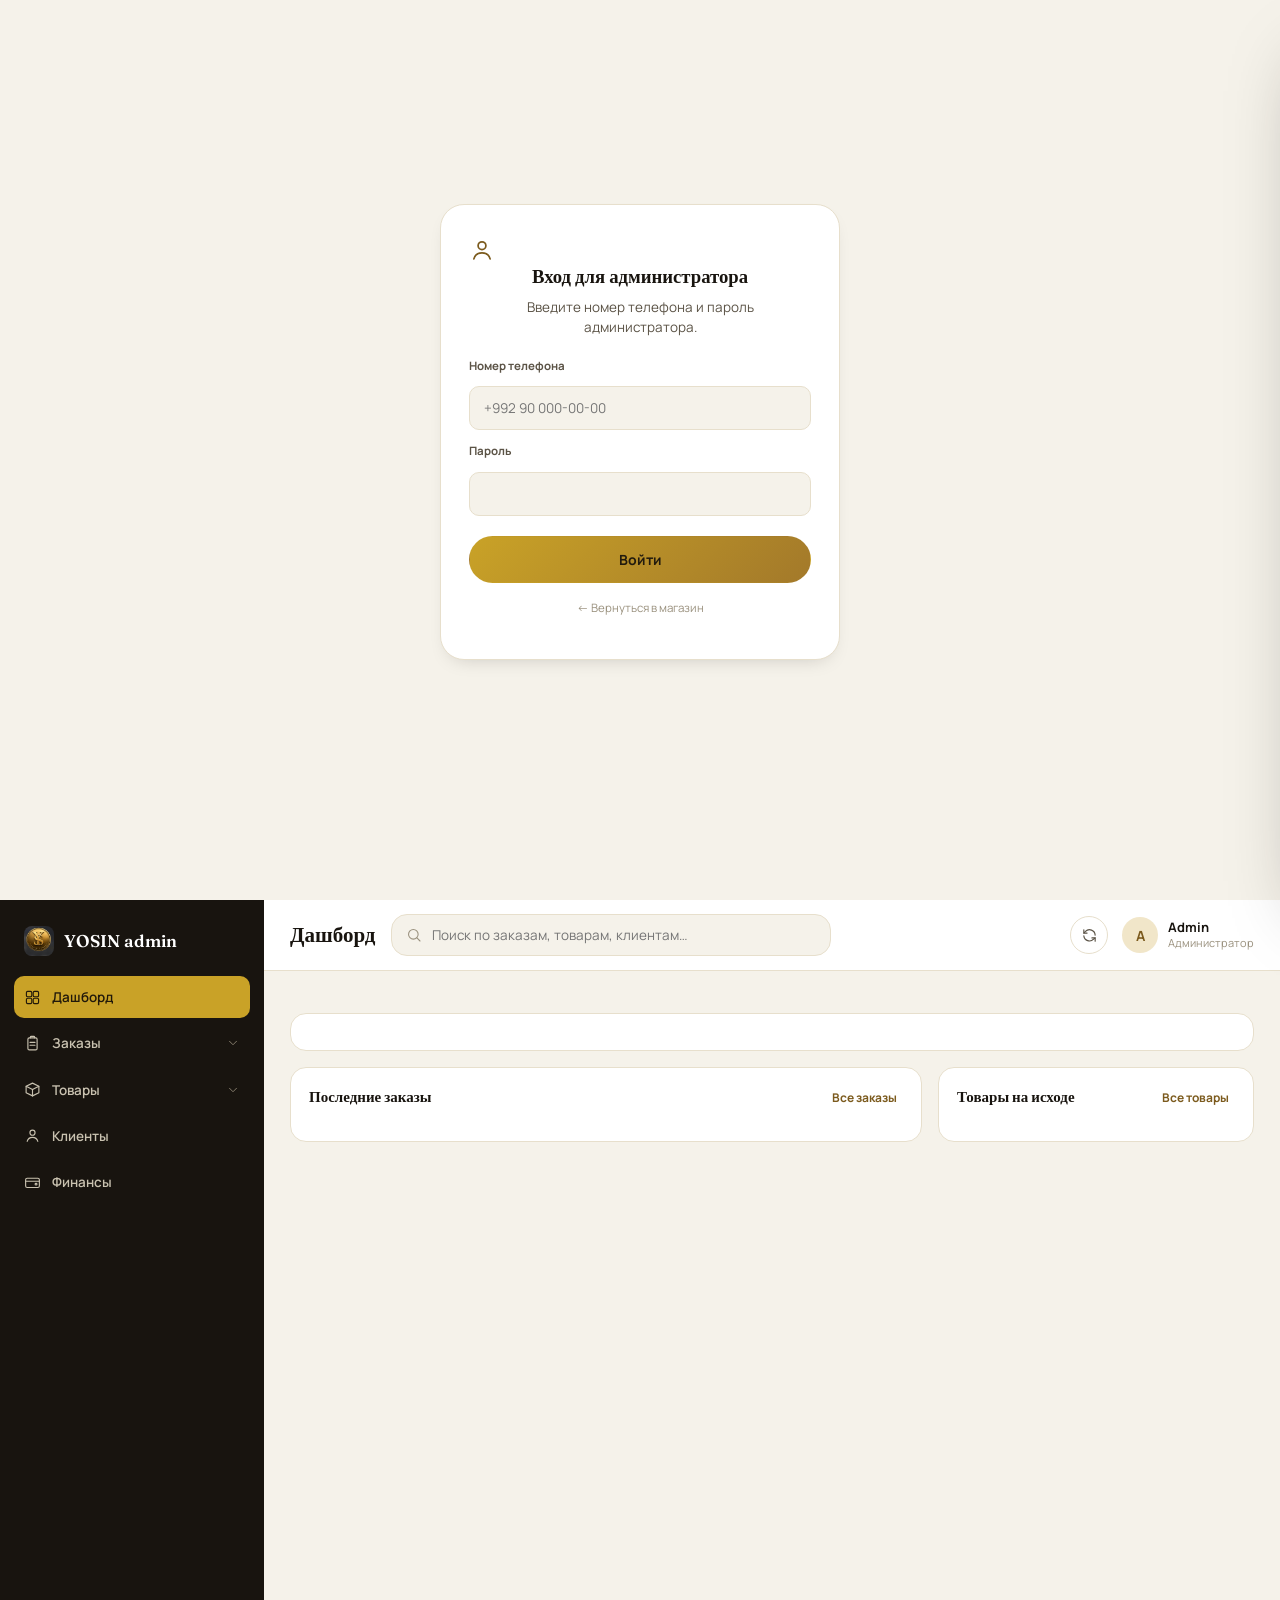
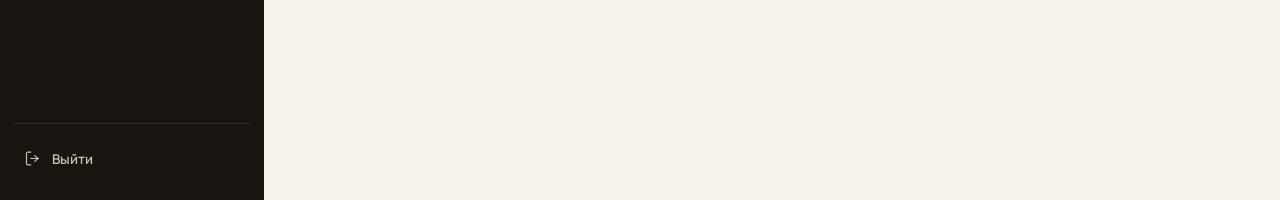
==== commit e6f0abbe: "Rebuild admin panel as a full dashboard app (sidebar + orders/products/customers/finance), Yosin gol" ====
--- a/admin.html
+++ b/admin.html
@@ -19,48 +19,8 @@
   <div class="splash-text">Загрузка…</div>
 </div>
 
-
-<header class="site-header">
-  <div class="container header-inner">
-    <a href="index.html" class="brand">
-      <img src="assets/logo.jpg" alt="Yosin Store">
-      <span class="wordmark">YOSIN<em>.store</em></span>
-    </a>
-    <nav class="main-nav">
-      <a href="index.html" data-nav="index.html" data-i18n="nav.home">Главная</a>
-      <a href="catalog.html" data-nav="catalog.html" data-i18n="nav.catalog">Каталог</a>
-      <a href="catalog.html?category=phones" data-i18n="nav.phones">Смартфоны</a>
-      <a href="catalog.html?category=watches" data-i18n="nav.watches">Смарт-часы</a>
-      <a href="favorites.html" data-nav="favorites.html" data-i18n="nav.favorites">Избранное</a>
-    </nav>
-    <form class="header-search" data-search-form>
-      <span data-icon="search" data-size="17"></span>
-      <input type="search" name="q" placeholder="Найти iPhone, Galaxy Watch…" data-i18n-placeholder="header.searchDesktop">
-    </form>
-    <div class="header-actions">
-      <button class="nav-toggle" data-nav-toggle aria-label="Меню"></button>
-      <a class="icon-btn" href="favorites.html" aria-label="Избранное">
-        <span data-icon="heart" data-size="18"></span>
-        <span class="count" data-fav-count style="display:none;">0</span>
-      </a>
-      <a class="icon-btn" href="cart.html" aria-label="Корзина">
-        <span data-icon="cart" data-size="18"></span>
-        <span class="count" data-cart-count style="display:none;">0</span>
-      </a>
-    </div>
-  </div>
-  <div class="container mobile-search">
-    <form class="header-search" data-search-form>
-      <span data-icon="search" data-size="17"></span>
-      <input type="search" name="q" placeholder="Найти товар…" data-i18n-placeholder="header.searchMobile">
-    </form>
-  </div>
-</header>
-
-<main class="container" style="padding-bottom:60px;">
-  <div class="breadcrumb"><a href="index.html">Главная</a><span class="sep">/</span><span>Кабинет продавца</span></div>
-  <h1 style="font-size:26px;margin:18px 0 24px;">Кабинет продавца</h1>
-
+<!-- ============ LOGIN VIEW (shown when not authenticated as Admin) ============ -->
+<div id="adminLoginScreen" style="min-height:100vh;display:flex;align-items:center;justify-content:center;padding:24px;background:var(--tint);">
   <section id="adminLoginView" class="admin-login-card">
     <span data-icon="user" data-size="26" style="color:var(--gold-deep);margin-bottom:10px;"></span>
     <h3 style="margin-bottom:6px;">Вход для администратора</h3>
@@ -78,28 +38,150 @@
       <button type="submit" class="btn btn-gold btn-block" style="margin-top:14px;">Войти</button>
     </form>
     <p style="font-size:11.5px;color:var(--ink-faint);margin-top:16px;">
-      Нужен запущенный локальный сервер Yosin API (<span class="mono" id="apiBaseLabel"></span>).
+      <a href="index.html" style="color:var(--ink-faint);">&larr; Вернуться в магазин</a>
     </p>
   </section>
-
-  <section id="adminDashboardView" hidden>
-    <div class="admin-toolbar">
-      <div>
-        <div id="adminGreeting" style="font-weight:700;"></div>
-        <div id="adminStats" class="admin-stats"></div>
-      </div>
-      <div style="display:flex;gap:10px;">
-        <button type="button" class="btn btn-gold" id="addProductBtn">+ Добавить товар</button>
-        <button type="button" class="btn btn-ghost" id="logoutBtn">Выйти</button>
-      </div>
-    </div>
-
-    <p id="adminLoadError" class="admin-error" hidden></p>
-
-    <div id="productsTable" class="admin-table"></div>
-  </section>
-</main>
-
+</div>
+
+<!-- ============ DASHBOARD APP (shown when authenticated as Admin) ============ -->
+<div id="adminApp" class="admin-app" hidden>
+  <div class="drawer-overlay" id="sidebarOverlay" hidden></div>
+  <aside class="admin-sidebar" id="adminSidebar">
+    <div class="admin-sidebar-brand">
+      <img src="assets/logo.jpg" alt="Yosin">
+      <span>YOSIN admin</span>
+    </div>
+    <nav id="adminNav">
+      <div class="admin-nav-group active open" data-group="dashboard">
+        <button type="button" class="admin-nav-head" data-view="dashboard">
+          <span data-icon="grid" data-size="17"></span> Дашборд
+        </button>
+      </div>
+      <div class="admin-nav-group" data-group="orders">
+        <button type="button" class="admin-nav-head" data-toggle-group="orders">
+          <span data-icon="clipboard" data-size="17"></span> Заказы <span class="chev" data-icon="chevronDown" data-size="14"></span>
+        </button>
+        <ul class="admin-nav-sub">
+          <li><button type="button" class="active" data-view="orders" data-order-filter="">Все заказы</button></li>
+          <li><button type="button" data-view="orders" data-order-filter="New">Новые</button></li>
+          <li><button type="button" data-view="orders" data-order-filter="Processing">В обработке</button></li>
+          <li><button type="button" data-view="orders" data-order-filter="Shipped">Отправлено</button></li>
+          <li><button type="button" data-view="orders" data-order-filter="Delivered">Доставлено</button></li>
+          <li><button type="button" data-view="orders" data-order-filter="Cancelled">Отменено</button></li>
+        </ul>
+      </div>
+      <div class="admin-nav-group" data-group="products">
+        <button type="button" class="admin-nav-head" data-toggle-group="products">
+          <span data-icon="box" data-size="17"></span> Товары <span class="chev" data-icon="chevronDown" data-size="14"></span>
+        </button>
+        <ul class="admin-nav-sub">
+          <li><button type="button" class="active" data-view="products">Все товары</button></li>
+          <li><button type="button" data-view="products" data-product-filter="low">Низкий остаток</button></li>
+        </ul>
+      </div>
+      <div class="admin-nav-group" data-group="customers">
+        <button type="button" class="admin-nav-head" data-view="customers">
+          <span data-icon="user" data-size="17"></span> Клиенты
+        </button>
+      </div>
+      <div class="admin-nav-group" data-group="finance">
+        <button type="button" class="admin-nav-head" data-view="finance">
+          <span data-icon="wallet" data-size="17"></span> Финансы
+        </button>
+      </div>
+    </nav>
+    <div class="admin-sidebar-foot">
+      <button type="button" class="admin-nav-head" id="logoutBtn">
+        <span data-icon="logout" data-size="17"></span> Выйти
+      </button>
+    </div>
+  </aside>
+
+  <div style="flex:1;min-width:0;">
+    <header class="admin-topbar">
+      <button type="button" class="admin-icon-btn" id="sidebarToggle" style="display:none;" aria-label="Меню">
+        <span data-icon="menu" data-size="18"></span>
+      </button>
+      <h1 id="viewTitle">Дашборд</h1>
+      <div class="admin-topbar-search">
+        <span data-icon="search" data-size="16"></span>
+        <input type="text" id="globalSearch" placeholder="Поиск по заказам, товарам, клиентам…">
+      </div>
+      <div class="admin-topbar-actions">
+        <button type="button" class="admin-icon-btn" id="refreshBtn" aria-label="Обновить">
+          <span data-icon="refresh" data-size="17"></span>
+        </button>
+        <div class="admin-profile-chip">
+          <div class="admin-profile-avatar" id="adminAvatar">A</div>
+          <div>
+            <div class="name" id="adminName">Admin</div>
+            <div class="role">Администратор</div>
+          </div>
+        </div>
+      </div>
+    </header>
+
+    <main class="admin-content">
+      <p id="adminLoadError" class="admin-error" hidden></p>
+
+      <!-- ---------- DASHBOARD ---------- -->
+      <section class="admin-view active" id="view-dashboard">
+        <div class="admin-stat-cards" id="statCards"></div>
+        <div class="admin-card" id="revenueCard" style="margin-bottom:16px;"></div>
+        <div class="admin-grid-2">
+          <div class="admin-card">
+            <div class="admin-card-head"><h3>Последние заказы</h3><button type="button" class="link-btn" data-view="orders" data-order-filter="">Все заказы</button></div>
+            <div id="recentOrdersTable"></div>
+          </div>
+          <div class="admin-card">
+            <div class="admin-card-head"><h3>Товары на исходе</h3><button type="button" class="link-btn" data-view="products" data-product-filter="low">Все товары</button></div>
+            <div id="lowStockList"></div>
+          </div>
+        </div>
+      </section>
+
+      <!-- ---------- ORDERS ---------- -->
+      <section class="admin-view" id="view-orders">
+        <div class="admin-filter-tabs" id="orderFilterTabs">
+          <button type="button" class="admin-filter-tab active" data-status="">Все</button>
+          <button type="button" class="admin-filter-tab" data-status="New">Новые</button>
+          <button type="button" class="admin-filter-tab" data-status="Processing">В обработке</button>
+          <button type="button" class="admin-filter-tab" data-status="Shipped">Отправлено</button>
+          <button type="button" class="admin-filter-tab" data-status="Delivered">Доставлено</button>
+          <button type="button" class="admin-filter-tab" data-status="Cancelled">Отменено</button>
+        </div>
+        <div class="admin-card"><div id="ordersTable"></div></div>
+      </section>
+
+      <!-- ---------- PRODUCTS ---------- -->
+      <section class="admin-view" id="view-products">
+        <div style="display:flex;justify-content:flex-end;margin-bottom:14px;">
+          <button type="button" class="btn btn-gold" id="addProductBtn">+ Добавить товар</button>
+        </div>
+        <div class="admin-table" id="productsTable"></div>
+      </section>
+
+      <!-- ---------- CUSTOMERS ---------- -->
+      <section class="admin-view" id="view-customers">
+        <div class="admin-card"><div id="customersTable"></div></div>
+      </section>
+
+      <!-- ---------- FINANCE ---------- -->
+      <section class="admin-view" id="view-finance">
+        <div class="admin-stat-cards" id="financeCards" style="grid-template-columns:repeat(3,1fr);"></div>
+        <div class="admin-card">
+          <div class="admin-card-head">
+            <h3>Расходы по товарам</h3>
+            <button type="button" class="link-btn" id="addExpenseBtn">+ Добавить расход</button>
+          </div>
+          <div id="expensesTable"></div>
+        </div>
+      </section>
+    </main>
+  </div>
+</div>
+
+<!-- Product modal (add/edit) -->
 <div class="admin-modal" id="productModal" hidden>
   <div class="admin-modal-card">
     <div class="admin-modal-head">
@@ -143,47 +225,34 @@
   </div>
 </div>
 
-<footer class="site-footer">
-  <div class="container">
-    <div class="footer-grid">
-      <div>
-        <div class="footer-brand">
-          <img src="assets/logo.jpg" alt="Yosin Store">
-          <span class="wordmark">YOSIN<em>.store</em></span>
-        </div>
-        <p data-i18n="footer.description">Оригинальная техника с официальной гарантией: смартфоны, смарт-часы, наушники и зарядные устройства. Шоурум в Душанбе и доставка по городу.</p>
-      </div>
-      <div class="footer-col">
-        <h5 data-i18n="footer.catalogTitle">Каталог</h5>
-        <a href="catalog.html?category=phones" data-i18n="nav.phones">Смартфоны</a>
-        <a href="catalog.html?category=watches" data-i18n="nav.watches">Смарт-часы</a>
-        <a href="catalog.html?category=headphones" data-i18n="footer.headphones">Наушники</a>
-        <a href="catalog.html?category=chargers" data-i18n="footer.chargers">Зарядные устройства</a>
-        <a href="catalog.html?category=powerbanks" data-i18n="footer.powerbanks">Powerbank</a>
-        <a href="catalog.html?category=accessories" data-i18n="footer.accessories">Аксессуары</a>
-      </div>
-      <div class="footer-col">
-        <h5 data-i18n="footer.customersTitle">Покупателям</h5>
-        <a href="cart.html" data-i18n="footer.cart">Корзина</a>
-        <a href="favorites.html" data-i18n="nav.favorites">Избранное</a>
-        <a href="checkout.html" data-i18n="footer.checkout">Оформление заказа</a>
-        <a href="#" data-i18n="footer.delivery">Доставка и оплата</a>
-        <a href="#" data-i18n="footer.warranty">Гарантия и возврат</a>
-      </div>
-      <div class="footer-col">
-        <h5 data-i18n="footer.contactsTitle">Контакты</h5>
-        <a href="tel:+992900000000">+992 90 000-00-00</a>
-        <a href="#">Душанбе, Рудаки 45</a>
-        <a href="#">Telegram: @yosin_store</a>
-        <a href="#" data-i18n="footer.hours">Пн–Вс, 9:00–20:00</a>
-      </div>
-    </div>
-    <div class="footer-bottom">
-      <span data-i18n="footer.copyright">© 2026 Yosin Store. Все права защищены.</span>
-      <span class="mono" data-i18n="footer.tagline">Душанбе · Таджикистан</span>
-    </div>
+<!-- Expense modal (add) -->
+<div class="admin-modal" id="expenseModal" hidden>
+  <div class="admin-modal-card">
+    <div class="admin-modal-head">
+      <h3>Добавить расход</h3>
+      <button type="button" class="admin-modal-close" id="closeExpenseModal" aria-label="Закрыть">&times;</button>
+    </div>
+    <form id="expenseForm">
+      <div class="field" style="margin-bottom:12px;">
+        <label>Товар</label>
+        <select name="productId" id="expenseProductSelect" required></select>
+      </div>
+      <div class="field" style="margin-bottom:12px;">
+        <label>Сумма, смн</label>
+        <input type="number" name="amount" required min="0" step="0.01">
+      </div>
+      <div class="field" style="margin-bottom:12px;">
+        <label>Описание</label>
+        <input name="description" placeholder="Закупка, доставка, реклама…">
+      </div>
+      <p id="expenseFormError" class="admin-error" hidden></p>
+      <div style="display:flex;gap:10px;margin-top:16px;">
+        <button type="button" class="btn btn-ghost btn-block" id="cancelExpenseBtn">Отмена</button>
+        <button type="submit" class="btn btn-gold btn-block">Сохранить</button>
+      </div>
+    </form>
   </div>
-</footer>
+</div>
 
 <script src="data/products.js"></script>
 <script src="assets/script.js"></script>
--- a/assets/style.css
+++ b/assets/style.css
@@ -958,3 +958,143 @@
 
 
 
+
+/* ==========================================================================
+   ADMIN DASHBOARD APP — sidebar + topbar shell for the seller cabinet.
+   Same ink/gold/ivory system as the storefront, just laid out as an app.
+   ========================================================================== */
+.admin-app{display:flex;min-height:100vh;background:var(--tint);}
+
+.admin-sidebar{
+  width:264px;flex:0 0 264px;background:var(--ink);color:#EFE9DC;
+  display:flex;flex-direction:column;padding:20px 14px;
+  position:sticky;top:0;height:100vh;overflow-y:auto;
+}
+.admin-sidebar-brand{
+  display:flex;align-items:center;gap:10px;padding:6px 10px 20px;
+  font-family:'Fraunces',Georgia,'Times New Roman',serif;font-weight:600;font-size:17px;color:#fff;
+}
+.admin-sidebar-brand img{width:30px;height:30px;border-radius:8px;object-fit:cover;}
+.admin-nav-group{margin-bottom:4px;}
+.admin-nav-head{
+  display:flex;align-items:center;gap:11px;width:100%;border:none;background:none;cursor:pointer;
+  color:#C9C2B0;font:inherit;font-size:13.5px;font-weight:600;padding:11px 10px;border-radius:10px;
+  transition:background .15s,color .15s;text-align:left;
+}
+.admin-nav-head svg{flex:0 0 auto;}
+.admin-nav-head .chev{margin-left:auto;transition:transform .2s;color:#8B8371;}
+.admin-nav-head:hover{background:rgba(255,255,255,0.06);color:#fff;}
+.admin-nav-group.open .admin-nav-head .chev{transform:rotate(180deg);}
+.admin-nav-group.active > .admin-nav-head{background:var(--gold-bright);color:#20180A;}
+.admin-nav-group.active > .admin-nav-head .chev{color:#20180A;}
+.admin-nav-sub{list-style:none;margin:2px 0 6px;padding:0 0 0 41px;display:none;}
+.admin-nav-group.open .admin-nav-sub{display:block;}
+.admin-nav-sub li{margin:0;}
+.admin-nav-sub button{
+  width:100%;text-align:left;border:none;background:none;cursor:pointer;color:#B7AF9C;
+  font:inherit;font-size:12.5px;padding:8px 10px;border-radius:8px;transition:background .15s,color .15s;
+}
+.admin-nav-sub button:hover{background:rgba(255,255,255,0.06);color:#fff;}
+.admin-nav-sub button.active{color:var(--gold-bright);font-weight:700;}
+.admin-sidebar-foot{margin-top:auto;padding-top:14px;border-top:1px solid rgba(255,255,255,0.1);}
+
+.admin-topbar{
+  display:flex;align-items:center;gap:16px;padding:14px 26px;background:var(--paper);
+  border-bottom:1px solid var(--line);position:sticky;top:0;z-index:5;
+}
+.admin-topbar h1{font-size:21px;margin:0;white-space:nowrap;font-family:'Fraunces',Georgia,'Times New Roman',serif;}
+.admin-topbar-search{
+  flex:1;display:flex;align-items:center;gap:8px;background:var(--tint);border:1px solid var(--line);
+  border-radius:var(--radius-md);padding:9px 14px;color:var(--ink-faint);max-width:440px;
+}
+.admin-topbar-search input{border:none;background:none;outline:none;font:inherit;font-size:13.5px;flex:1;color:var(--ink);}
+.admin-topbar-actions{display:flex;align-items:center;gap:6px;margin-left:auto;}
+.admin-icon-btn{
+  width:38px;height:38px;border-radius:50%;border:1px solid var(--line);background:var(--paper);
+  display:flex;align-items:center;justify-content:center;cursor:pointer;color:var(--ink-soft);
+  transition:border-color .15s,color .15s;position:relative;
+}
+.admin-icon-btn:hover{border-color:var(--gold);color:var(--ink);}
+.admin-icon-btn .badge{
+  position:absolute;top:-3px;right:-3px;background:var(--danger);color:#fff;font-size:10px;font-weight:700;
+  border-radius:50%;width:17px;height:17px;display:flex;align-items:center;justify-content:center;
+}
+.admin-profile-chip{display:flex;align-items:center;gap:10px;padding-left:8px;}
+.admin-profile-avatar{
+  width:36px;height:36px;border-radius:50%;background:var(--gold-pale);color:var(--gold-deep);
+  display:flex;align-items:center;justify-content:center;font-weight:700;font-size:14px;
+}
+.admin-profile-chip .name{font-size:13px;font-weight:700;line-height:1.25;}
+.admin-profile-chip .role{font-size:11px;color:var(--ink-faint);}
+
+.admin-content{flex:1;min-width:0;padding:24px 26px 60px;}
+.admin-view{display:none;}
+.admin-view.active{display:block;}
+
+.admin-stat-cards{display:grid;grid-template-columns:repeat(4,1fr);gap:16px;margin-bottom:18px;}
+.admin-stat-card{
+  background:var(--paper);border:1px solid var(--line);border-radius:var(--radius-md);
+  padding:18px;display:flex;align-items:center;gap:14px;
+}
+.admin-stat-card .ic{
+  width:44px;height:44px;border-radius:12px;display:flex;align-items:center;justify-content:center;flex:0 0 auto;
+}
+.admin-stat-card .ic.ic-gold{background:var(--gold-pale);color:var(--gold-deep);}
+.admin-stat-card .ic.ic-green{background:var(--success-bg);color:var(--success);}
+.admin-stat-card .ic.ic-blue{background:#E4EEF7;color:#3B6E96;}
+.admin-stat-card .ic.ic-red{background:var(--danger-bg);color:var(--danger);}
+.admin-stat-card .label{font-size:12.5px;color:var(--ink-faint);}
+.admin-stat-card .value{font-family:'Fraunces',Georgia,'Times New Roman',serif;font-size:24px;font-weight:600;line-height:1.2;}
+
+.admin-card{background:var(--paper);border:1px solid var(--line);border-radius:var(--radius-md);padding:18px;}
+.admin-card-head{display:flex;align-items:center;justify-content:space-between;margin-bottom:14px;}
+.admin-card-head h3{margin:0;font-size:15px;}
+.admin-card-head a,.admin-card-head .link-btn{font-size:12px;color:var(--gold-deep);font-weight:700;text-decoration:none;background:none;border:none;cursor:pointer;font-family:inherit;}
+.admin-grid-2{display:grid;grid-template-columns:2fr 1fr;gap:16px;margin-bottom:16px;}
+
+.admin-filter-tabs{display:flex;gap:8px;flex-wrap:wrap;margin-bottom:16px;}
+.admin-filter-tab{
+  border:1px solid var(--line);background:var(--paper);border-radius:999px;padding:8px 16px;font:inherit;
+  font-size:12.5px;font-weight:600;color:var(--ink-soft);cursor:pointer;transition:all .15s;
+}
+.admin-filter-tab:hover{border-color:var(--gold);}
+.admin-filter-tab.active{background:var(--ink);border-color:var(--ink);color:#fff;}
+
+.admin-badge{display:inline-flex;align-items:center;gap:5px;padding:4px 10px;border-radius:999px;font-size:11.5px;font-weight:700;white-space:nowrap;}
+.admin-badge.st-new{background:#E4EEF7;color:#3B6E96;}
+.admin-badge.st-processing{background:var(--gold-pale);color:var(--gold-deep);}
+.admin-badge.st-shipped{background:#EFE7F7;color:#6A4A96;}
+.admin-badge.st-delivered{background:var(--success-bg);color:var(--success);}
+.admin-badge.st-cancelled{background:var(--danger-bg);color:var(--danger);}
+
+.admin-data-table{width:100%;border-collapse:collapse;font-size:13px;}
+.admin-data-table th{
+  text-align:left;font-size:11px;text-transform:uppercase;letter-spacing:.04em;color:var(--ink-faint);
+  padding:0 12px 10px;border-bottom:1px solid var(--line);font-weight:700;
+}
+.admin-data-table td{padding:13px 12px;border-bottom:1px solid var(--line);vertical-align:middle;}
+.admin-data-table tr:last-child td{border-bottom:none;}
+.admin-data-table tr:hover td{background:var(--tint);}
+.admin-data-table .mono{font-family:'IBM Plex Mono','SFMono-Regular',Consolas,'Liberation Mono',monospace;font-size:12px;color:var(--ink-soft);}
+.admin-data-table select.status-select{
+  font:inherit;font-size:12px;padding:6px 8px;border-radius:8px;border:1px solid var(--line);background:var(--paper);
+}
+.admin-lowstock-item{display:flex;align-items:center;justify-content:space-between;padding:9px 0;border-bottom:1px solid var(--line);font-size:13px;}
+.admin-lowstock-item:last-child{border-bottom:none;}
+.admin-lowstock-item .n{font-weight:600;}
+.admin-lowstock-item .s{color:var(--danger);font-weight:700;font-size:12px;}
+
+.admin-empty-row{padding:30px 12px;text-align:center;color:var(--ink-faint);font-size:13px;}
+
+@media (max-width: 1080px){
+  .admin-stat-cards{grid-template-columns:repeat(2,1fr);}
+  .admin-grid-2{grid-template-columns:1fr;}
+}
+@media (max-width: 860px){
+  .admin-sidebar{position:fixed;left:0;top:0;z-index:60;transform:translateX(-100%);transition:transform .25s;box-shadow:var(--shadow-lg);}
+  .admin-sidebar.open{transform:translateX(0);}
+  .admin-topbar-search{display:none;}
+  .admin-stat-cards{grid-template-columns:1fr 1fr;}
+  #sidebarToggle{display:flex !important;}
+  .admin-profile-chip .role{display:none;}
+}
